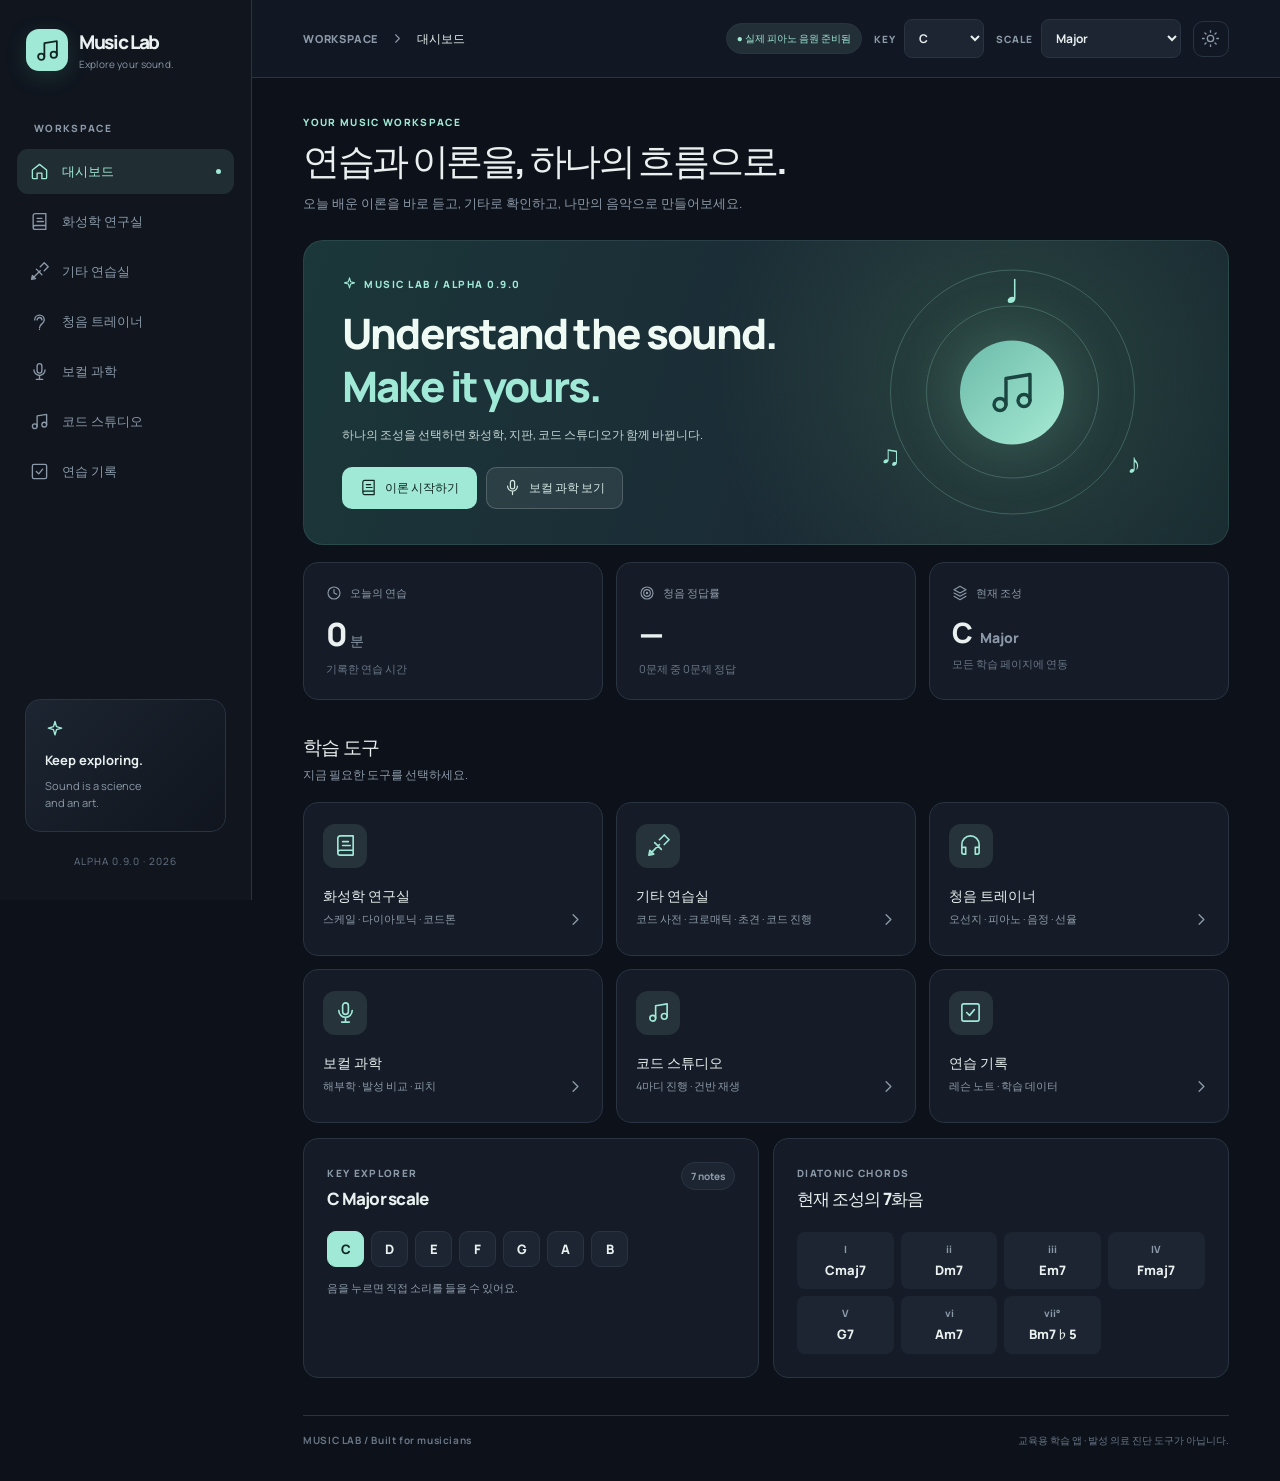
==== index.html @ 0b01d591 "Add files via upload" ====
<!DOCTYPE html><html lang="ko"><head><meta charset="UTF-8"><meta name="viewport" content="width=device-width,initial-scale=1,viewport-fit=cover"><meta name="theme-color" content="#10141d"><meta name="description" content="음악 이론, 기타 지판, 청음, 보컬 과학, 코드 작곡, 연습 기록을 한 곳에서 배우는 Music Lab"><meta name="apple-mobile-web-app-capable" content="yes"><meta name="apple-mobile-web-app-status-bar-style" content="black-translucent"><link rel="stylesheet" href="./src/style.css?v=0.9.0"><link rel="manifest" href="./manifest.webmanifest"><link rel="apple-touch-icon" href="./assets/apple-touch-icon.png"><link rel="icon" type="image/svg+xml" href="./assets/icon.svg"><title>Music Lab — Explore your sound</title></head><body><div id="app"><p style="color:#fff;font-family:sans-serif;padding:20px">Music Lab 로딩 중...</p></div><script type="module" src="./src/app.js?v=0.9.0"></script></body></html>
---- src/style.css ----
@import url('https://fonts.googleapis.com/css2?family=DM+Sans:wght@400;500;600;700&family=Manrope:wght@400;500;600;700;800&display=swap');
:root{color-scheme:dark;--bg:#0d1119;--sidebar:#10151e;--card:#161c27;--card2:#1c2531;--top:#121823;--text:#e9f0ef;--muted:#8b99a8;--muted2:#687687;--line:#293342;--accent:#a0e9d6;--accent-strong:#77d5bd;--accent-dim:rgba(160,233,214,.11);--button-text:#102520;--red:#ff8c90;--res-bg:#1a2935;--shadow:0 18px 50px rgba(0,0,0,.15);font-family:'Manrope','DM Sans','Apple SD Gothic Neo',-apple-system,BlinkMacSystemFont,'Noto Sans KR',sans-serif;font-synthesis:none}
:root[data-theme=light]{color-scheme:light;--bg:#f5f8f7;--sidebar:#eef3f2;--card:#fff;--card2:#f2f6f5;--top:#fff;--text:#1d2d36;--muted:#667783;--muted2:#84929b;--line:#dbe5e4;--accent:#116d59;--accent-strong:#238e76;--accent-dim:rgba(33,133,108,.1);--button-text:#fff;--red:#bd464d;--res-bg:#e9f0f3;--shadow:0 16px 35px rgba(30,60,60,.06)}
*{box-sizing:border-box}html{scroll-behavior:smooth}body{margin:0;background:var(--bg);color:var(--text);min-width:320px;font-size:14px}button,input,textarea,select{font:inherit}button{cursor:pointer}button:disabled{cursor:not-allowed;opacity:.55}a{color:var(--accent);text-decoration:none}svg{flex-shrink:0}select,input,textarea{accent-color:var(--accent-strong)}:focus-visible{outline:2px solid var(--accent);outline-offset:3px}h1,h2,h3,h4,p{margin-top:0}p{line-height:1.65}h1,h2,h3,h4{letter-spacing:-.045em}.shell{display:flex;min-height:100vh}.sidebar{width:252px;flex:0 0 252px;background:var(--sidebar);border-right:1px solid var(--line);padding:29px 17px 20px;display:flex;flex-direction:column;min-height:100vh;position:sticky;top:0;height:100vh}.brand{display:flex;align-items:center;gap:11px;padding:0 9px}.brand-icon{width:42px;height:42px;border-radius:13px;background:var(--accent);color:var(--button-text);display:grid;place-items:center;box-shadow:0 6px 22px rgba(86,199,170,.16)}.brand strong{display:block;font-size:19px;letter-spacing:-.07em;font-weight:800}.brand small{display:block;color:var(--muted);font-size:10px;margin-top:2px;letter-spacing:.015em}.sidebar-label,.mini-label,.eyebrow{font-weight:800;letter-spacing:.135em;color:var(--muted);font-size:10px}.sidebar-label{padding:50px 17px 14px}.side-nav{display:grid;gap:5px}.nav-link{display:flex;gap:13px;align-items:center;width:100%;border:0;color:var(--muted);background:transparent;text-align:left;border-radius:11px;padding:13px 13px;transition:.2s}.nav-link span{font-size:13px;font-weight:650}.nav-link:hover{background:var(--card2);color:var(--text)}.nav-link.selected{background:var(--accent-dim);color:var(--accent)}.nav-link i{margin-left:auto;width:5px;height:5px;border-radius:50%;background:var(--accent)}.sidebar-bottom{margin-top:auto;padding:12px 8px}.research-badge{background:linear-gradient(135deg,var(--card2),var(--sidebar));border:1px solid var(--line);border-radius:15px;padding:19px;display:flex;flex-direction:column;gap:8px}.research-badge>span{color:var(--accent)}.research-badge strong{font-size:13px}.research-badge small{font-size:11px;color:var(--muted);line-height:1.6}.sidebar-version{font-size:10px;letter-spacing:.09em;color:var(--muted2);text-align:center;padding-top:22px}.main-shell{min-width:0;flex:1}.topbar{height:78px;border-bottom:1px solid var(--line);background:var(--top);display:flex;justify-content:space-between;align-items:center;padding:0 clamp(18px,4vw,54px);position:sticky;top:0;z-index:30}.breadcrumb{display:flex;align-items:center;gap:12px;min-width:0;color:var(--muted);font-size:11px;letter-spacing:.07em;font-weight:800}.breadcrumb strong{color:var(--text);font-size:12px;letter-spacing:0;white-space:nowrap}.top-controls{display:flex;gap:12px;align-items:center}.top-field{display:flex;gap:8px;align-items:center;font-size:10px;letter-spacing:.1em;color:var(--muted);font-weight:800}.top-field select{color:var(--text);background:var(--card2);border:1px solid var(--line);border-radius:8px;padding:9px 28px 9px 10px;font-size:12px;min-width:80px;font-weight:700;letter-spacing:0}.theme-toggle{width:36px;height:36px;display:grid;place-items:center;color:var(--muted);background:transparent;border:1px solid var(--line);border-radius:10px}.theme-toggle:hover{color:var(--accent)}.content{max-width:1350px;margin:auto;padding:37px clamp(18px,4vw,54px) 28px}.page-heading{margin-bottom:26px}.page-heading .eyebrow{color:var(--accent);margin-bottom:10px}.page-heading h1{font-size:clamp(26px,3vw,37px);line-height:1.18;letter-spacing:-.065em;margin:0 0 10px;font-weight:800}.page-heading p{color:var(--muted);font-size:13px;margin:0}.section-head{margin:34px 0 17px;display:flex;justify-content:space-between}.section-head h2{font-size:19px;margin:0 0 4px;font-weight:800}.section-head p{font-size:12px;color:var(--muted);margin:0}.hero{min-height:255px;border-radius:20px;background:radial-gradient(circle at 75% 44%,#29453f 0,transparent 40%),linear-gradient(108deg,#1b3739,#1b2935 64%,#192c31);padding:35px 38px;display:flex;align-items:center;justify-content:space-between;position:relative;overflow:hidden;color:#effaf4;border:1px solid rgba(180,237,220,.1)}.hero-inner{z-index:2}.hero-tag{display:flex;align-items:center;gap:7px;letter-spacing:.15em;font-size:10px;font-weight:800;color:#a0e9d6;margin-bottom:16px}.hero h2{font-size:clamp(26px,3.8vw,42px);font-weight:800;line-height:1.27;letter-spacing:-.045em;margin:0 0 11px}.hero h2 em{color:#a0e9d6;font-style:normal}.hero p{max-width:480px;color:#c5d5d4;font-size:12px;margin:0 0 22px}.hero-actions{display:flex;gap:9px;flex-wrap:wrap}.btn{display:inline-flex;align-items:center;justify-content:center;gap:8px;border:1px solid transparent;border-radius:10px;padding:11px 17px;font-weight:800;font-size:12px;min-height:39px;transition:transform .15s,background .15s;white-space:nowrap}.btn:hover{transform:translateY(-1px)}.btn.primary{background:var(--accent);color:var(--button-text)}.btn.secondary{background:var(--card2);color:var(--text);border-color:var(--line)}.btn.ghost{background:rgba(255,255,255,.07);color:#d6e8e3;border-color:rgba(255,255,255,.18)}.btn.ghost.dark{color:var(--text);border-color:var(--line)}.btn.small{padding:7px 11px;min-height:32px}.btn.full{width:100%}.hero-orbit{position:absolute;right:9%;top:50%;transform:translateY(-50%);width:265px;height:265px;display:grid;place-items:center}.orbit-circle{position:absolute;border:1px solid rgba(160,233,214,.23);border-radius:50%}.orbit-circle.one{width:245px;height:245px}.orbit-circle.two{width:173px;height:173px}.orbit-core{width:104px;height:104px;border-radius:50%;display:grid;place-items:center;background:linear-gradient(135deg,#6cbbaa,#a6ead3);color:#1b4540;box-shadow:0 0 65px rgba(160,233,214,.21)}.orbit-note{position:absolute;color:#a0e9d6;font-size:28px}.orbit-note.n1{top:11px;left:45%}.orbit-note.n2{bottom:44px;right:4px}.orbit-note.n3{bottom:52px;left:0}.stat-grid{display:grid;grid-template-columns:repeat(3,minmax(0,1fr));gap:13px;margin:17px 0 10px}.stat{padding:22px;background:var(--card);border:1px solid var(--line);border-radius:15px;min-width:0}.stat-label{display:flex;align-items:center;gap:8px;color:var(--muted);font-size:11px;font-weight:700}.stat-number{font-size:32px;letter-spacing:-.055em;font-weight:800;line-height:1.1;margin-top:16px}.stat-number small{font-size:14px;letter-spacing:0;color:var(--muted);margin-left:4px}.stat-number.key-stat{font-size:28px}.stat>span{display:block;color:var(--muted2);font-size:11px;margin-top:9px}.tool-grid{display:grid;grid-template-columns:repeat(3,minmax(0,1fr));gap:13px}.tool-card{position:relative;display:flex;flex-direction:column;align-items:flex-start;min-width:0;text-align:left;border:1px solid var(--line);background:var(--card);color:var(--text);border-radius:15px;padding:21px 19px;min-height:154px;transition:transform .17s,border-color .17s}.tool-card:hover{transform:translateY(-2px);border-color:var(--accent-strong)}.tool-icon{display:grid;place-items:center;background:var(--accent-dim);color:var(--accent);width:44px;height:44px;border-radius:12px;margin-bottom:18px}.tool-card strong{font-size:14px;font-weight:800}.tool-card>span:not(.tool-icon):not(.card-arrow){font-size:11px;color:var(--muted);margin-top:5px}.card-arrow{position:absolute;right:17px;bottom:22px;color:var(--muted)}.two-col{display:grid;grid-template-columns:1fr 1fr;gap:14px;margin:15px 0}.top-align{align-items:start}.panel{background:var(--card);border:1px solid var(--line);padding:23px;border-radius:15px;min-width:0}.panel.compact{margin-top:15px}.panel h3{font-size:17px;margin:7px 0 16px;font-weight:800}.panel-head{display:flex;justify-content:space-between;align-items:flex-start;gap:12px;margin-bottom:21px}.panel-head h3{margin:6px 0 0}.note-pills{display:flex;flex-wrap:wrap;gap:7px}.note-pill{min-width:37px;min-height:36px;display:inline-grid;place-items:center;padding:8px 10px;background:var(--card2);color:var(--text);border:1px solid var(--line);border-radius:9px;font-weight:800;font-size:13px}.note-pill.root{color:var(--button-text);background:var(--accent);border-color:var(--accent)}.note-pills button:hover{border-color:var(--accent)}.small-muted{color:var(--muted);font-size:11px;margin-top:13px}.mini-chords{display:grid;grid-template-columns:repeat(4,1fr);gap:7px}.mini-chords>span{border-radius:8px;background:var(--card2);text-align:center;padding:10px 2px;font-weight:800;font-size:13px}.mini-chords small{font-size:10px;display:block;color:var(--muted);margin-bottom:5px}.footer{margin-top:37px;padding:17px 0 5px;border-top:1px solid var(--line);color:var(--muted2);display:flex;justify-content:space-between;font-size:10px;font-weight:700;letter-spacing:.06em;gap:12px}.footer span{letter-spacing:0;font-weight:500}.scale-steps{display:grid;grid-template-columns:repeat(7,minmax(0,1fr));gap:6px}.scale-step{border:1px solid var(--line);background:var(--card2);color:var(--text);padding:12px 2px;border-radius:9px;display:grid;gap:8px;justify-items:center}.scale-step:first-child{background:var(--accent-dim);border-color:var(--accent-strong)}.scale-step span,.scale-step small{color:var(--muted);font-size:10px}.scale-step strong{font-size:17px}.subhead{font-size:12px;color:var(--muted);font-weight:700;margin:25px 0 13px}.piano{position:relative;display:flex;height:115px;border:1px solid var(--line);border-radius:9px;overflow:hidden;background:#232d35;margin-top:20px}.white-key{height:100%;min-width:0;flex:1;border:0;border-right:1px solid #8f9caa;background:#f3f4f1;color:#64717a;display:flex;align-items:flex-end;justify-content:center;padding-bottom:9px;font-size:10px}.white-key.active{background:linear-gradient(#b8f1df,#e1f4e9)}.white-key:last-of-type{border:0}.black-key{position:absolute;top:0;width:9%;height:60%;background:#17262e;transform:translateX(-50%);border:1px solid #4a5460;border-radius:0 0 5px 5px;z-index:2}.black-key.active{background:#58a992}.white-key:active,.black-key:active{filter:brightness(.85)}.footnote{color:var(--muted);font-size:11px;line-height:1.8;margin:16px 0 0}.switch-wrap{display:flex;gap:7px;align-items:center;font-size:11px;color:var(--muted);cursor:pointer}.chord-grid{display:grid;grid-template-columns:repeat(4,minmax(0,1fr));gap:7px}.chord-tile{background:var(--card2);color:var(--text);border:1px solid var(--line);border-radius:10px;min-height:64px;display:flex;align-items:center;flex-direction:column;justify-content:center;gap:5px;padding:7px 0}.chord-tile small{color:var(--muted);font-size:10px}.chord-tile b{font-size:12px}.chord-tile.selected{border-color:var(--accent-strong);background:var(--accent-dim)}.chord-inspector{display:flex;align-items:center;justify-content:space-between;margin:21px 0 14px;gap:10px}.selected-name{font-size:26px;font-weight:800;letter-spacing:-.04em;margin:6px 0}.chord-inspector p{font-size:12px;color:var(--muted);margin:0}.info-box{margin-top:15px;background:var(--accent-dim);border:1px solid rgba(122,203,179,.2);padding:15px 16px;display:flex;gap:11px;align-items:flex-start;border-radius:11px;color:var(--muted);font-size:12px;line-height:1.7}.info-box svg{color:var(--accent);margin-top:2px}.pill{font-size:10px;background:var(--card2);border:1px solid var(--line);color:var(--muted);padding:6px 9px;border-radius:50px;font-weight:750;display:inline-block;white-space:nowrap}.pill.accent{border-color:rgba(160,233,214,.25);background:var(--accent-dim);color:var(--accent)}.control-row{display:flex;gap:14px;align-items:flex-end;flex-wrap:wrap;margin-bottom:24px}.control-row label,.entry-form label{display:flex;flex-direction:column;gap:7px;font-size:11px;font-weight:800;color:var(--muted)}.control-row select,.entry-form select,.entry-form input,.entry-form textarea,.progression-slot select,.bpm-control input{padding:10px 12px;color:var(--text);background:var(--card2);border:1px solid var(--line);border-radius:8px;max-width:100%;min-width:0}.legend{display:flex;gap:6px;align-items:center;margin-left:auto;font-size:11px;color:var(--muted);padding-bottom:10px}.legend-dot{width:10px;height:10px;border-radius:50%;background:#54877f;margin-left:9px}.legend-dot.tonic{background:var(--accent)}.fret-scroll{width:100%;overflow:auto;padding-bottom:8px}.fret-wrapper{min-width:800px}.fret-header,.string-row,.fret-markers{display:grid;grid-template-columns:65px repeat(16,minmax(0,1fr));align-items:center}.fret-header{height:26px;font-size:10px;color:var(--muted);text-align:center}.fret-header>div{font-size:9px}.string-row{height:49px;position:relative;background:repeating-linear-gradient(to right,transparent 0,transparent calc((100% - 65px)/16 - 2px),rgba(138,160,168,.18) calc((100% - 65px)/16 - 1px),transparent calc((100% - 65px)/16));border-bottom:1px solid rgba(138,160,168,.12)}.string-row:after{content:'';position:absolute;left:65px;right:0;height:1px;background:#927f6a;top:50%;pointer-events:none}.string-label{text-align:center;color:var(--muted);font-weight:800;font-size:12px}.fret-note{z-index:1;justify-self:center;border:0;background:transparent;color:#536374;font-size:10px;border-radius:50%;height:31px;min-width:31px;padding:0 2px}.fret-note.lit{background:#456c6a;color:#e2faf2;font-size:11px;font-weight:800}.fret-note.tonic{background:var(--accent);color:var(--button-text)}.fret-note.open{border-radius:8px}.fret-note:hover{outline:1px solid var(--accent)}.fret-markers{height:18px;text-align:center;color:var(--muted2);font-size:11px}.fret-footer{display:flex;justify-content:space-between;align-items:center;gap:15px;margin-top:24px}.fret-footer b{font-size:14px}.fret-footer p{font-size:11px;margin:5px 0 0;color:var(--muted)}.chip-row{display:flex;flex-wrap:wrap;gap:8px}.chip{background:var(--card2);color:var(--muted);border:1px solid var(--line);padding:9px 12px;border-radius:9px;font-size:12px;font-weight:800}.chip.on,.chip:hover{background:var(--accent-dim);color:var(--accent);border-color:var(--accent-strong)}.mode-tabs{display:flex;gap:8px;flex-wrap:wrap;margin:0 0 18px}.mode-tab{border:1px solid var(--line);background:var(--card);color:var(--muted);padding:11px 17px;border-radius:10px;font-weight:800;font-size:12px}.mode-tab.selected{background:var(--accent-dim);color:var(--accent);border-color:var(--accent-strong)}.ear-panel{text-align:center;position:relative;overflow:hidden;padding:32px}.ear-panel>.mini-label{color:var(--accent)}.ear-panel h2{font-size:20px;margin:12px 0 28px}.ear-decoration{position:absolute;right:12px;top:0;font-size:150px;color:var(--accent);opacity:.04;pointer-events:none}.big-play-wrap{display:flex;flex-direction:column;align-items:center;gap:12px;margin-bottom:31px}.big-play-wrap span{font-size:11px;color:var(--muted)}.round-play{height:86px;width:86px;border:1px solid rgba(158,232,213,.35);border-radius:50%;background:var(--accent);color:var(--button-text);display:grid;place-items:center;box-shadow:0 0 0 13px var(--accent-dim)}.answer-grid{display:grid;grid-template-columns:1fr 1fr;gap:9px;margin:0 0 18px}.answer{padding:14px 11px;min-height:51px;border-radius:9px;background:var(--card2);border:1px solid var(--line);color:var(--text);font-weight:800}.answer:hover:not(:disabled){border-color:var(--accent)}.answer.correct{border-color:var(--accent-strong);background:var(--accent-dim);color:var(--accent)}.answer.incorrect{border-color:var(--red);color:var(--red)}.no-quiz{grid-column:span 2;color:var(--muted);padding:23px 0;font-size:12px}.feedback{margin:0 0 15px;padding:12px;border-radius:9px;display:flex;justify-content:space-between;gap:10px;font-size:12px}.feedback.good{background:var(--accent-dim);color:var(--accent)}.feedback.bad{background:rgba(232,97,110,.11);color:var(--red)}.feedback b{font-weight:800}.stack{display:flex;flex-direction:column;gap:14px}.big-percent{font-size:48px;font-weight:800;margin:13px 0}.progress-track{width:100%;height:8px;border-radius:5px;background:var(--card2);overflow:hidden}.progress-track div{height:100%;background:var(--accent);border-radius:5px}.learning-list{display:grid;gap:17px;margin:22px 0 7px}.learning-list span{display:flex;gap:12px;color:var(--muted);font-size:12px;line-height:1.6}.learning-list b{color:var(--accent)}.vocal-top{display:grid;grid-template-columns:1.07fr .93fr;gap:14px;align-items:start}.anatomy{width:100%;height:auto;border-radius:12px;display:block;margin-bottom:16px}.anatomy [data-action]{cursor:pointer}.anatomy-info{margin-top:18px;padding:16px;background:var(--card2);border-radius:10px}.anatomy-info strong{font-size:13px}.anatomy-info p{font-size:12px;color:var(--muted);margin:8px 0 0}.register-grid{display:grid;grid-template-columns:repeat(2,1fr);gap:8px}.register-option{padding:11px 7px;border-radius:9px;border:1px solid var(--line);background:var(--card2);color:var(--muted);font-weight:800;font-size:12px}.register-option.selected{border-color:var(--accent-strong);color:var(--accent);background:var(--accent-dim)}.folds-schematic{margin:17px 0;text-align:center;border-radius:12px;background:var(--card2);padding:8px 14px}.folds-schematic svg{width:100%;height:130px}.folds-schematic small{display:block;color:var(--muted2);font-size:10px;padding-bottom:9px}.reg-desc h4{font-size:15px;margin:14px 0 7px}.reg-desc>p,.sensation p{color:var(--muted);font-size:12px;margin:0;line-height:1.8}.sensation{border-left:2px solid var(--accent);padding:9px 0 9px 13px;margin-top:17px}.sensation b{font-size:12px}.sensation p{margin-top:7px}.resonance-graphic{display:block;width:100%;height:200px}.sliders{display:grid;gap:15px;margin:19px 0 2px}.slider-label{display:grid;grid-template-columns:1fr auto;gap:5px;color:var(--muted);font-weight:700;font-size:12px}.slider-label b{color:var(--text)}.slider-label input{grid-column:span 2;width:100%;cursor:pointer}.dot-status{display:flex;align-items:center;gap:5px;color:var(--muted);font-size:10px;white-space:nowrap}.dot-status:before{content:'';width:7px;height:7px;border-radius:50%;background:#737e8c}.dot-status.active:before{background:var(--accent)}.pitch-readout{display:flex;justify-content:center;align-items:center;flex-direction:column;padding:5px 0 15px}.pitch-note{font-size:56px;line-height:1.2;font-weight:800}.pitch-details{display:flex;gap:17px;color:var(--muted);font-size:11px}.pitch-graph{height:118px;background:var(--card2);border-radius:10px;overflow:hidden;margin:0 0 17px}.pitch-graph svg{width:100%;height:100%}.error-text{font-size:11px;color:var(--red);margin:10px 0}.refs{display:grid;gap:13px;margin-top:15px}.refs a{font-size:12px;line-height:1.6;color:var(--accent)}.progression-grid{display:grid;grid-template-columns:repeat(4,minmax(0,1fr));gap:11px}.progression-slot{border:1px solid var(--line);background:var(--card2);border-radius:12px;padding:17px;display:flex;flex-direction:column;gap:8px;min-width:0}.progression-slot.playing{background:var(--accent-dim);border-color:var(--accent)}.progression-slot strong{font-size:23px;letter-spacing:-.04em}.progression-slot small{color:var(--muted)}.progression-slot select{font-size:11px;margin-top:10px;width:100%}.studio-controls{display:flex;justify-content:space-between;align-items:center;gap:12px;margin:25px 0 18px;flex-wrap:wrap}.bpm-control{font-size:11px;letter-spacing:.07em;font-weight:800;color:var(--muted);display:flex;align-items:center;gap:10px}.bpm-control input{width:70px;letter-spacing:0;text-align:center;font-weight:800;color:var(--text)}.studio-actions{display:flex;gap:8px;flex-wrap:wrap}.preset-list{display:grid;gap:8px}.preset{width:100%;display:flex;align-items:center;justify-content:space-between;border:1px solid var(--line);color:var(--text);border-radius:9px;padding:12px;background:var(--card2);font-weight:800}.preset:hover{color:var(--accent)}.vertical-chords{display:grid;gap:8px}.vertical-chords>div{display:flex;align-items:center;gap:12px;background:var(--card2);padding:11px;border-radius:9px}.vertical-chords span{color:var(--accent);font-size:11px;font-weight:800}.vertical-chords b{font-size:13px}.vertical-chords small{margin-left:auto;color:var(--muted)}.entry-form{display:grid;gap:15px}.entry-form input,.entry-form select,.entry-form textarea{width:100%;resize:vertical;font-weight:600;color:var(--text)}.form-pair{display:grid;grid-template-columns:1fr 1fr;gap:10px}.entry-list{display:grid;gap:10px}.entry{border:1px solid var(--line);border-radius:10px;padding:13px}.entry>div{display:flex;align-items:center;gap:12px}.entry small{color:var(--muted);font-size:11px}.entry p{white-space:pre-wrap;overflow-wrap:anywhere;color:var(--text);font-size:12px;margin:10px 0}.text-btn{border:0;background:none;color:var(--muted2);padding:2px 0;font-size:11px}.text-btn:hover{color:var(--red)}.empty-state{text-align:center;color:var(--muted);font-size:12px;line-height:1.9;padding:40px 12px}.backup-controls{display:flex;gap:10px;flex-wrap:wrap;align-items:center}.file-btn{cursor:pointer}.bottom-nav{display:none}
@media(max-width:1200px){.sidebar{width:215px;flex-basis:215px}.content{padding-left:25px;padding-right:25px}.topbar{padding-left:25px;padding-right:25px}.hero-orbit{right:4%;opacity:.72}.vocal-top{grid-template-columns:1fr 1fr}.stat{padding:18px}.progression-slot{padding:12px}.progression-slot strong{font-size:19px}}
@media(max-width:950px){.sidebar{width:76px;flex-basis:76px;padding:22px 10px}.brand{justify-content:center;padding:0}.brand>div:not(.brand-icon),.sidebar-label,.nav-link span,.nav-link i,.sidebar-bottom{display:none}.side-nav{margin-top:40px}.nav-link{justify-content:center;padding:13px}.hero-orbit{right:-55px}.top-field{gap:5px}.content{padding:29px 21px}.vocal-top{grid-template-columns:1fr}.mini-chords{grid-template-columns:repeat(4,1fr)}}
@media(max-width:700px){.sidebar{display:none}.topbar{height:63px;padding:0 15px}.content{padding:24px 15px 104px}.breadcrumb>span,.breadcrumb>svg{display:none}.breadcrumb strong{font-size:13px}.top-controls{gap:6px}.top-field{font-size:0;gap:0}.top-field select{font-size:11px;min-width:69px;padding:8px 20px 8px 8px}.theme-toggle{width:33px;height:33px}.page-heading{margin-bottom:20px}.page-heading h1{font-size:27px}.page-heading p{font-size:12px}.hero{padding:29px 21px;min-height:235px}.hero-inner{position:relative}.hero h2{font-size:29px}.hero p{max-width:85%}.hero-orbit{right:-130px;opacity:.30}.stat-grid{gap:8px}.stat{padding:15px 12px;border-radius:12px}.stat-label{font-size:10px;gap:4px}.stat-number{font-size:24px;margin-top:13px}.stat-number.key-stat{font-size:20px}.stat-number small{font-size:10px}.stat>span{font-size:9px}.tool-grid{grid-template-columns:repeat(2,minmax(0,1fr));gap:9px}.tool-card{min-height:139px;padding:16px 13px}.tool-card strong{font-size:12px}.tool-card>span:not(.tool-icon):not(.card-arrow){font-size:10px}.tool-icon{width:39px;height:39px;margin-bottom:15px}.card-arrow{right:10px;bottom:16px}.two-col{grid-template-columns:1fr;gap:12px;margin:12px 0}.panel{padding:18px}.section-head{margin-top:27px}.bottom-nav{display:grid;grid-template-columns:repeat(7,1fr);position:fixed;z-index:100;bottom:0;left:0;right:0;padding:9px 4px max(8px,env(safe-area-inset-bottom));border-top:1px solid var(--line);background:var(--sidebar);box-shadow:0 -12px 22px rgba(0,0,0,.13)}.bottom-nav button{border:0;background:transparent;color:var(--muted);display:flex;flex-direction:column;gap:5px;align-items:center;justify-content:center;font-size:9px;padding:5px 0}.bottom-nav button.selected{color:var(--accent)}.footer{flex-direction:column;gap:5px}.progression-grid{grid-template-columns:repeat(2,minmax(0,1fr))}.studio-actions{width:100%}.studio-actions button{flex:1}.vocal-top{grid-template-columns:1fr}.anatomy{max-height:370px}.ear-panel{padding:25px 18px}.stat>span{line-height:1.5}.register-grid{grid-template-columns:repeat(4,minmax(0,1fr))}.register-option{font-size:10px;padding:10px 1px}.chord-grid{grid-template-columns:repeat(4,minmax(0,1fr))}}
@media(max-width:390px){.topbar{padding:0 10px}.top-controls{gap:4px}.top-field select{min-width:60px;padding-right:14px}.brand{padding:0}.content{padding-left:12px;padding-right:12px}.stat-label svg{display:none}.stat-number{font-size:21px}.hero h2{font-size:26px}.btn{padding:10px 13px;font-size:11px}.bottom-nav button span{font-size:8px}.scale-step strong{font-size:13px}.scale-step{padding:9px 0}.panel{padding:15px}.chord-tile b{font-size:10px}.pitch-details{gap:7px}}
@media(prefers-reduced-motion:reduce){html{scroll-behavior:auto}.btn,.tool-card{transition:none}}
/* Alpha 0.2 — Golden Ear-inspired but original training interface */
:root{--staff-surface:#f9faf8;--staff-stroke:#43525c;--staff-note:#203a47;--staff-caption:#6b7880}
:root[data-theme=light]{--staff-surface:#fff;--staff-stroke:#25353d;--staff-note:#152a36;--staff-caption:#687985}
.train-layout{display:grid;grid-template-columns:minmax(0,1.8fr) minmax(255px,.8fr);gap:16px;margin:16px 0;align-items:start}
.train-primary{min-width:0}
.train-progress{display:flex;align-items:center;justify-content:space-between;gap:10px;color:var(--muted);font-size:13px}
.train-progress strong{color:var(--text)}
.train-progress-bar{height:8px;border-radius:999px;overflow:hidden;background:var(--card2);margin:11px 0 21px}
.train-progress-bar>div{height:100%;background:var(--accent-strong);transition:width .2s}
.train-selector{display:flex;align-items:center;gap:14px;flex-wrap:wrap;margin:0 0 16px}
.train-selector label{display:flex;flex-direction:column;gap:5px;font-size:12px;color:var(--muted);min-width:150px;flex:1}
.train-selector select{min-height:43px;max-width:300px;border:1px solid var(--line);background:var(--card2);color:var(--text);padding:9px 12px;border-radius:9px;font:inherit}
.clef-selector{display:flex;align-items:center;justify-content:space-between;gap:8px;margin:3px 0 13px}
.clef-info{display:flex;align-items:center;gap:11px}
.clef-info img{width:28px;height:42px;object-fit:contain;padding:1px 5px;border-radius:7px;background:#f9faf8}
.clef-info strong{display:block;font-size:16px}.clef-info span{display:block;color:var(--muted);font-size:12px;margin-top:3px}
.staff-graphic{width:100%;margin:10px 0 18px}
.staff-graphic svg{width:100%;height:auto;display:block;border-radius:13px;border:1px solid var(--line);background:var(--staff-surface)}
.staff-caption{font-size:12px;color:var(--muted)}
.train-instruction{background:var(--accent-dim);color:var(--text);border:1px solid var(--accent-strong);border-radius:12px;text-align:center;padding:17px 12px;font-size:14px;margin:16px 0}
.train-instruction small{display:block;color:var(--muted);margin-top:8px}
.keyboard-scroll{max-width:100%;width:100%;overflow-x:auto;overscroll-behavior-x:contain;border-radius:10px;padding:0 0 11px}
.training-keyboard{height:172px;position:relative;min-width:max-content;touch-action:pan-x}
.white-key-row{display:flex;position:absolute;inset:0}
.train-key{appearance:none;border:0;cursor:pointer;touch-action:manipulation;transition:background .07s}
.train-key.white{width:45px;min-width:45px;height:172px;background:#f9f9f7;border:1px solid #c2cbd0;border-radius:0 0 9px 9px;position:relative}
.train-key.white span{position:absolute;bottom:13px;left:0;right:0;text-align:center;font-size:10px;color:#71818b;pointer-events:none}
.train-key.black{position:absolute;top:0;height:105px;width:27px;background:#151b25;border:1px solid #070b12;border-radius:0 0 6px 6px;z-index:2}
.train-key.white.pressed,.train-key.white:active{background:#abd4c9}
.train-key.black.pressed,.train-key.black:active{background:#49796b}
.train-key.white.solution{background:#dbf6e9;box-shadow:inset 0 -6px 0 #3b9a79}
.train-key.black.solution{background:#397f69;box-shadow:inset 0 -6px 0 #8de8c3}
.train-actions{display:flex;gap:10px;flex-wrap:wrap;margin-top:14px}
.train-actions .btn{flex:1 1 145px;justify-content:center;min-height:45px}
.train-answer{display:flex;gap:10px;flex-wrap:wrap;justify-content:center;font-weight:700;border-radius:10px;margin-top:12px;padding:14px 9px;font-size:14px}
.train-answer span{font-weight:500}
.train-answer.correct{background:rgba(49,174,119,.14);color:#50bd96}
.train-answer.incorrect{background:rgba(243,109,118,.10);color:var(--red)}
.session-done{text-align:center;border:1px solid var(--accent);border-radius:10px;padding:12px 9px;margin-top:13px;font-size:13px}
.train-stats{display:grid;grid-template-columns:repeat(3,minmax(0,1fr));gap:7px;padding-bottom:18px;border-bottom:1px solid var(--line)}
.train-stats>div{min-width:0;display:flex;flex-direction:column;gap:8px}
.train-stats strong{font-size:25px;letter-spacing:-.04em;color:var(--text)}
.train-stats span{color:var(--muted);font-size:11px}
.train-chart{display:grid;grid-template-columns:repeat(7,1fr);height:160px;gap:5px;align-items:end;padding:16px 0 4px}
.train-chart>div{display:flex;flex-direction:column;align-items:center;justify-content:end;gap:7px;min-width:0;height:100%}
.train-chart>div span{font-size:10px;color:var(--muted);height:14px}
.train-chart>div i{display:block;background:linear-gradient(0deg,var(--accent-strong),#7b9cc2);width:min(100%,21px);border-radius:5px 5px 2px 2px;max-height:100px}
.train-chart>div small{font-size:11px;color:var(--muted)}
.mode-tabs{flex-wrap:wrap}
@media(max-width:1100px){.train-layout{grid-template-columns:minmax(0,1fr)}.train-chart{height:120px}}
@media(max-width:700px){.train-selector{gap:10px}.train-selector label{min-width:115px}.train-primary{padding:16px 12px}.train-actions .btn{font-size:11px;padding:10px 8px}.train-stats strong{font-size:22px}.mode-tabs{gap:7px}.mode-tab{font-size:11px;padding:10px 11px}}
/* Alpha 0.2 piano roll */
:root{--roll-white:#253242;--roll-black:#1b2736;--roll-chord:#6a8daa}
:root[data-theme=light]{--roll-white:#e5f0ef;--roll-black:#d9e4e3;--roll-chord:#688c9b}
.piano-roll-scroll{width:100%;max-width:100%;overflow-x:auto;padding:8px 0 10px}
.piano-roll-svg{width:100%;min-width:570px;display:block;border-radius:10px;border:1px solid var(--line);touch-action:manipulation}
.piano-roll-svg [data-action]{cursor:crosshair}
#larynx-canvas{display:block;width:100%;aspect-ratio:480/285;border:1px solid var(--line);border-radius:12px;max-height:290px}
.record-takes{display:grid;grid-template-columns:repeat(2,minmax(0,1fr));gap:12px;margin-top:16px}
.record-take{min-width:0;display:flex;flex-direction:column;align-items:stretch;gap:11px;background:var(--card2);border:1px solid var(--line);padding:13px;border-radius:10px}
.record-take strong{color:var(--text);font-size:15px}.record-take .btn{justify-content:center}
.record-take audio{width:100%;max-width:100%;height:38px}
@media(max-width:480px){.record-takes{grid-template-columns:1fr}}
/* Alpha 0.3 acoustic instrument status and Voice Science Lab. */
.piano-indicator{font-size:10px;white-space:nowrap;color:var(--accent);border-radius:999px;padding:7px 10px;background:var(--accent-dim);border:1px solid var(--line)}
.voice-spectrum,#mic-spectrum{display:block;width:100%;height:auto;border:1px solid var(--line);border-radius:11px;margin:11px 0}
.formant-values{display:flex;gap:9px;flex-wrap:wrap;margin-top:12px}
.formant-values span{border:1px solid var(--line);border-radius:9px;background:var(--card2);padding:9px 12px;color:var(--muted);font-size:12px}
.formant-values strong{color:var(--text);margin-left:5px}
.voice-live-panel{margin:17px 0}
#larynx-canvas{aspect-ratio:480/305;max-height:340px;background:#15202d}
@media(max-width:700px){.piano-indicator{display:none}.formant-values span{flex:1;min-width:0;padding:9px 6px;font-size:10px}.formant-values strong{display:block;margin:3px 0 0;font-size:12px}}
/* Music Lab Alpha 0.4: evidence-based Voice Science, voice acoustics and observation workflows. */
.voice-tabs{display:grid;grid-template-columns:repeat(3,minmax(0,1fr));gap:10px;margin:0 0 20px}
.voice-tab{text-align:left;cursor:pointer;background:var(--card);border:1px solid var(--line);border-radius:13px;padding:16px 17px;color:var(--text);min-width:0;display:flex;flex-direction:column;gap:6px;transition:border-color .16s,background .16s}
.voice-tab strong{font-size:15px;font-weight:700}.voice-tab span{font-size:12px;color:var(--muted);line-height:1.5}
.voice-tab.on{border:1px solid var(--accent);background:var(--accent-dim)}
.voice-tab:focus-visible,.lesson-topic:focus-visible,.voice-quiz-answers button:focus-visible{outline:3px solid var(--accent);outline-offset:3px}
.voice-section-marker{display:flex;align-items:center;gap:13px;flex-wrap:wrap;margin:17px 0 14px;color:var(--muted);font-size:12px}
.voice-view-controls{display:flex;gap:9px;flex-wrap:wrap;margin-top:13px}
.voice-lesson{margin:14px 0}.lesson-layout{display:grid;grid-template-columns:minmax(155px,.7fr) minmax(0,1.5fr);gap:18px;margin-top:14px}
.lesson-topics{display:grid;grid-template-columns:1fr;gap:6px;align-content:start}
.lesson-topic{border:1px solid var(--line);color:var(--text);border-radius:9px;background:var(--card2);text-align:left;padding:10px 12px;cursor:pointer;display:flex;flex-direction:column;gap:5px;line-height:1.4}
.lesson-topic small{font-size:10px;color:var(--muted)}.lesson-topic strong{font-size:12px;font-weight:600}.lesson-topic.selected{border-color:var(--accent);background:var(--accent-dim)}
.lesson-article{border:1px solid var(--line);border-radius:13px;background:var(--card2);padding:20px;min-width:0}.lesson-article h3{font-size:20px;margin:15px 0 9px}.lesson-article>p{line-height:1.72;color:var(--muted);font-size:13px;margin-bottom:16px}
.lesson-points{border-top:1px solid var(--line);padding-top:7px}.lesson-points>div{display:flex;gap:12px;border-bottom:1px solid var(--line);padding:10px 0;align-items:start}
.lesson-points>div span{color:var(--accent);font-weight:700;font-size:11px;min-width:22px}.lesson-points p{margin:0;line-height:1.75;font-size:13px;color:var(--text)}
.research-link{display:inline-block;margin-top:17px;font-size:12px;color:var(--accent);text-decoration:underline;text-underline-offset:3px}
.voice-reg-comparison{display:grid;grid-template-columns:minmax(0,1.5fr) minmax(190px,.7fr);gap:22px;align-items:center;margin-top:17px}
.voice-reg-comparison h3{margin:15px 0 10px;font-size:19px}.voice-reg-comparison p{color:var(--muted);line-height:1.7;font-size:13px}
.voice-register-figure{max-width:270px;margin:0 auto;text-align:center}.voice-register-figure>small{color:var(--muted);font-size:11px}
.voice-register-figure .folds-schematic{margin-bottom:8px}.voice-register-figure .folds-schematic svg{width:100%}
.voice-quiz-question{font-size:17px;font-weight:700;line-height:1.6;margin:18px 0 13px}.voice-quiz-answers{display:grid;grid-template-columns:repeat(3,minmax(0,1fr));gap:10px}.voice-quiz-answers .answer{padding:17px 11px;min-height:65px;font-size:13px;line-height:1.6}
.voice-quiz-explain{background:var(--card2);border:1px solid var(--line);padding:14px;border-radius:10px;font-size:13px;line-height:1.8;margin:13px 0}
.voice-preset-row{display:flex;gap:7px;flex-wrap:wrap;margin:18px 0 10px}.voice-preset-row .chip{min-height:37px}
.voice-process{display:grid;gap:13px;margin:18px 0}.voice-process>div{position:relative;border-left:2px solid var(--accent);padding:3px 0 5px 15px;display:grid;grid-template-columns:31px minmax(0,1fr);gap:0 10px}
.voice-process span{color:var(--accent);font-size:12px;font-weight:700;grid-row:span 2}.voice-process b{color:var(--text);font-size:14px}.voice-process p{margin:7px 0 0;font-size:12px;line-height:1.65;color:var(--muted)}
.voice-audio-pair{display:flex;gap:9px;flex-wrap:wrap}.voice-audio-pair .btn{flex:1;min-width:155px;justify-content:center}
.vocal-guidance{border:1px solid var(--line);background:var(--card2);border-radius:11px;padding:16px;margin:17px 0;font-size:12px;line-height:1.7}
.vocal-guidance b,.vocal-guidance strong{color:var(--text);display:block;font-size:13px;margin-top:8px}.vocal-guidance b:first-child,.vocal-guidance strong:first-child{margin-top:0}
.vocal-guidance p{color:var(--muted);line-height:1.7;margin:6px 0}
.voice-check-grid{display:grid;grid-template-columns:repeat(3,minmax(0,1fr));gap:10px;margin-top:17px}.voice-check-grid>article{background:var(--card2);border:1px solid var(--line);padding:16px;border-radius:11px;min-width:0}.voice-check-grid b{font-size:13px;color:var(--text)}.voice-check-grid p{margin:9px 0 0;color:var(--muted);font-size:12px;line-height:1.7}
.voice-measures{display:grid;grid-template-columns:repeat(2,minmax(0,1fr));gap:10px;margin:18px 0}.voice-measures>div{background:var(--card2);border:1px solid var(--line);border-radius:10px;padding:15px 13px;min-width:0;display:flex;flex-direction:column;gap:7px}
.voice-measures span{color:var(--muted);font-size:11px}.voice-measures strong{color:var(--text);font-size:24px;letter-spacing:-.04em;overflow-wrap:anywhere}.voice-measures small{color:var(--muted);font-size:10px;line-height:1.4}
.voice-acoustic-text{border-left:3px solid var(--accent);background:var(--card2);padding:15px;border-radius:8px;font-size:12px;line-height:1.8;margin:14px 0 17px;min-height:66px}
.voice-target-select{display:flex;flex-direction:column;gap:7px;color:var(--muted);font-size:12px;margin:16px 0}.voice-target-select select{width:100%;border:1px solid var(--line);border-radius:10px;color:var(--text);background:var(--card2);padding:13px;font-size:16px;min-height:48px}
.record-download{display:flex;align-items:center;justify-content:center;text-decoration:none;text-align:center;min-height:38px;font-size:11px}
.voice-note-label{display:block;font-size:13px;line-height:1.65;color:var(--muted);margin:15px 0 10px}
#voice-observation{border:1px solid var(--line);border-radius:11px;background:var(--card2);color:var(--text);font:inherit;font-size:13px;line-height:1.6;padding:15px;width:100%;resize:vertical;min-height:140px}
.voice-note-actions{display:flex;align-items:center;gap:14px;flex-wrap:wrap;margin-top:12px}.voice-note-actions span{font-size:12px;color:var(--muted)}
@media(max-width:900px){.lesson-layout{grid-template-columns:1fr}.lesson-topics{grid-template-columns:repeat(2,minmax(0,1fr))}.voice-check-grid{grid-template-columns:1fr}.voice-reg-comparison{grid-template-columns:1fr}.voice-quiz-answers{grid-template-columns:1fr}}
@media(max-width:700px){.voice-tabs{gap:7px}.voice-tab{padding:11px 9px;border-radius:9px}.voice-tab strong{font-size:11px}.voice-tab span{font-size:10px;line-height:1.3}.voice-section-marker{font-size:11px}.lesson-layout{gap:10px}.lesson-article{padding:15px}.lesson-topics{grid-template-columns:repeat(2,minmax(0,1fr))}.voice-measures strong{font-size:20px}.voice-reg-comparison{gap:8px}.voice-preset-row .chip{padding:8px 12px}.voice-quiz-answers .answer{min-height:54px}}
@media(max-width:360px){.voice-tab span{display:none}.voice-tab strong{font-size:10px}.lesson-topics{grid-template-columns:1fr}}

/* Alpha 0.4.1 — simplified vocal research learning flow */
.voice-start{border:1px solid var(--line);background:var(--card2);border-radius:14px;padding:17px 20px;margin:14px 0 18px;display:grid;grid-template-columns:minmax(0,1fr) minmax(0,1.4fr);gap:18px;align-items:center}
.voice-start-head strong{display:block;color:var(--text);font-size:18px;margin:6px 0;line-height:1.45}.voice-start-head p{font-size:13px;line-height:1.6;color:var(--muted);margin:5px 0 0}
.voice-start-kicker{font-size:11px;font-weight:700;letter-spacing:.09em;color:var(--accent)}
.voice-start ol{margin:0;padding:0;list-style:none;counter-reset:steps;display:grid;gap:8px}
.voice-start li{counter-increment:steps;display:flex;align-items:baseline;gap:10px;font-size:13px;line-height:1.5;color:var(--text)}
.voice-start li::before{content:counter(steps);display:inline-flex;align-items:center;justify-content:center;background:var(--accent-dim);color:var(--accent);font-weight:800;border-radius:999px;flex:0 0 23px;height:23px}
.lesson-one-line{font-size:16px!important;color:var(--text)!important;font-weight:700;line-height:1.65!important;padding:12px 14px;border-left:3px solid var(--accent);border-radius:5px;background:var(--accent-dim);margin:13px 0!important}
.lesson-subtitle{font-size:14px;line-height:1.5;color:var(--text);margin:19px 0 8px}
.lesson-easy{font-size:14px!important;line-height:1.85!important;color:var(--text)!important;white-space:normal}
.lesson-try{padding:13px 15px;margin:15px 0;border:1px solid var(--line);background:var(--card);border-radius:10px}
.lesson-try b{font-size:13px;color:var(--text)}.lesson-try p{margin:7px 0 0;font-size:13px;line-height:1.7;color:var(--muted)}
.voice-disclosure{border:1px solid var(--line);border-radius:10px;background:var(--card2);margin:11px 0;overflow:hidden}
.voice-disclosure summary{padding:13px 15px;min-height:45px;display:list-item;list-style-position:inside;cursor:pointer;font-size:13px;font-weight:650;color:var(--text);line-height:1.5}
.voice-disclosure[open] summary{border-bottom:1px solid var(--line)}
.voice-disclosure > p{padding:12px 16px;margin:0;font-size:13px;line-height:1.8;color:var(--muted)}
.voice-disclosure .lesson-points{padding:8px 15px 12px}
.voice-controls > .sliders,.voice-controls > .formant-values,.voice-controls > #formant-spectrum,.voice-controls > .voice-live-panel{margin:15px}
.voice-disclosure:focus-within{outline:1px solid var(--accent)}
.voice-tabs .voice-tab strong{font-size:13px}.voice-tabs .voice-tab span{font-size:11px}
@media(max-width:760px){.voice-start{grid-template-columns:1fr;gap:12px;padding:15px}.voice-start-head strong{font-size:16px}.lesson-easy{font-size:13px!important}}
@media(max-width:360px){.voice-tabs .voice-tab strong{font-size:10px}}

/* Music Lab Alpha 0.5: guided vocal learning and listening/pitch controls. */
.voice-path-panel {margin-bottom: 16px;}
.voice-path-flow {display:grid;grid-template-columns:repeat(4,minmax(0,1fr));gap:10px;margin:16px 0;}
.voice-path-stage {min-width:0;border:1px solid var(--line);border-radius:13px;background:var(--card);color:var(--text);padding:13px 10px;text-align:left;cursor:pointer;display:flex;flex-direction:column;gap:5px;min-height:110px;}
.voice-path-stage span {font-size:12px;color:var(--muted);font-weight:700;}
.voice-path-stage strong {font-size:14px;}
.voice-path-stage small {color:var(--muted);font-size:12px;}
.voice-path-stage.selected {border-color:var(--accent);box-shadow:inset 0 0 0 1px var(--accent);background:var(--res-bg);}
.voice-path-explain {display:grid;grid-template-columns:minmax(110px,240px) 1fr;gap:19px;align-items:center;border-radius:14px;padding:18px;background:var(--res-bg);color:var(--text);}
.voice-path-illustration svg {width:100%;height:auto;}
.voice-path-explain h4 {margin:8px 0;font-size:16px;line-height:1.4;}
.voice-path-explain p {font-size:14px;line-height:1.75;color:var(--text);margin:6px 0;}
.voice-path-explain small {display:block;font-size:12px;line-height:1.5;color:var(--muted);}
.voice-path-next {display:flex;flex-wrap:wrap;gap:10px;margin-top:14px;}
.voice-compare-inline {display:flex;flex-wrap:wrap;gap:12px;align-items:center;margin:12px 0 10px;}
.voice-compare-inline span {font-size:12px;color:var(--muted);line-height:1.6;}
.voice-pitch-coach {border:1px solid var(--line);border-radius:14px;padding:15px;margin:14px 0;background:var(--res-bg);}
.voice-coach-heading {display:flex;justify-content:space-between;gap:12px;flex-wrap:wrap;align-items:baseline;font-size:14px;}
.voice-coach-heading span {font-size:13px;color:var(--muted);}
.voice-pitch-scale {height:70px;position:relative;border-radius:11px;margin:14px 0 5px;border:1px solid var(--line);background:linear-gradient(90deg,rgba(85,155,214,.13),rgba(91,174,153,.12) 40%,rgba(91,174,153,.12) 60%,rgba(214,150,104,.13));}
.voice-pitch-scale:after {content:'';position:absolute;left:50%;top:0;height:100%;border-left:1px dashed var(--muted);}
.voice-pitch-scale span {position:absolute;bottom:9px;color:var(--muted);font-size:12px;}
.voice-pitch-scale .left{left:13px}.voice-pitch-scale .center{left:50%;transform:translateX(-50%)}.voice-pitch-scale .right{right:13px}
.voice-pitch-pointer {position:absolute;top:10px;width:15px;height:15px;border-radius:50%;background:var(--muted);transform:translateX(-50%);border:2px solid var(--card);box-shadow:0 0 0 1px var(--line);z-index:1;transition:left .13s ease;}
.voice-pitch-pointer.measured {background:var(--accent);}
.voice-target-buttons {display:grid;grid-template-columns:minmax(0,1fr) minmax(0,1.2fr) minmax(0,1fr);gap:8px;margin:10px 0;}
.voice-target-buttons .btn {min-width:0;white-space:normal;justify-content:center;}
@media (max-width:680px){.voice-path-flow{grid-template-columns:repeat(2,minmax(0,1fr));}.voice-path-explain{grid-template-columns:1fr;padding:14px;gap:6px}.voice-path-illustration{max-width:280px;}.voice-target-buttons{grid-template-columns:repeat(2,minmax(0,1fr))}.voice-target-buttons .btn.primary{grid-column:1 / -1;grid-row:1}}
@media (prefers-reduced-motion: reduce) {.voice-pitch-pointer{transition:none;}}

/* Alpha 0.6 — guitar sight reading, movable chord grips, and rhythm studio */
.guitar-nav{display:grid;grid-template-columns:repeat(4,minmax(0,1fr));gap:9px;margin:12px 0 20px}
.guitar-nav-tab{border:1px solid var(--line);border-radius:11px;padding:13px 6px;min-height:48px;font-size:13px;line-height:1.4;background:var(--card);color:var(--muted);font-weight:700;cursor:pointer}
.guitar-nav-tab.on{border-color:var(--accent);color:var(--accent);background:var(--accent-dim)}
.guitar-help{font-size:13px;line-height:1.85;color:var(--muted);margin:8px 0 15px}
.guitar-study-start .panel-head{margin-bottom:7px}
.guitar-control-grid{display:grid;grid-template-columns:repeat(4,minmax(0,1fr));gap:12px;margin:13px 0 16px}
.guitar-control-grid.small{grid-template-columns:repeat(2,minmax(0,1fr))}
.guitar-control-grid label{display:grid;gap:7px;min-width:0;color:var(--muted);font-size:12px;font-weight:650}
.guitar-control-grid select{min-width:0;width:100%;background:var(--card2);color:var(--text);border:1px solid var(--line);border-radius:10px;padding:11px 8px;font-size:14px;min-height:46px}
.guitar-toolbar{display:flex;gap:10px;flex-wrap:wrap;align-items:center;margin:16px 0}
.guitar-toolbar .btn{min-height:43px}
.guitar-score-heading{display:flex;justify-content:space-between;align-items:baseline;gap:10px;flex-wrap:wrap;margin:17px 0 9px;color:var(--text)}
.guitar-score-heading strong{font-size:14px}.guitar-score-heading span,.guitar-score-heading small{font-size:12px;color:var(--muted)}
.guitar-progress{display:flex;justify-content:space-between;font-size:12px;color:var(--muted);margin:15px 0 9px}
.guitar-side-by-side{display:grid;grid-template-columns:1fr 1fr;gap:15px;margin-top:16px}
.guitar-side-by-side>.panel{min-width:0}
.sight-score-scroll{overflow-x:auto;overflow-y:hidden;max-width:100%;border-radius:12px;background:var(--staff-surface,#182030);border:1px solid var(--line);touch-action:pan-x;overscroll-behavior-x:contain}
.sight-svg{display:block;height:auto;max-height:230px;width:100%}
.guitar-tab-solution{border:1px solid var(--line);padding:13px;border-radius:10px;margin:14px 0;background:var(--card2)}
.guitar-tab-solution strong{display:block;font-size:13px;margin-bottom:10px}.guitar-tab-solution p{color:var(--muted);font-size:12px;line-height:1.7;margin:10px 0 0}
.guitar-empty{padding:35px 13px;background:var(--card2);border:1px dashed var(--line);border-radius:12px;text-align:center;color:var(--muted);font-size:13px;line-height:1.8;margin:12px 0}
.guitar-answer-area{margin-top:24px}
.guitar-answer-scroll{overflow-x:auto;max-width:100%;touch-action:pan-x;overscroll-behavior-x:contain;border:1px solid var(--line);border-radius:12px;background:var(--card2)}
.guitar-answer-board{width:max-content;padding:10px 12px;max-width:none}
.guitar-answer-row,.guitar-answer-head{display:grid;grid-template-columns:67px repeat(var(--answer-cols),59px);gap:6px;align-items:center;margin:5px 0}
.guitar-answer-head span{display:block;text-align:center;font-size:11px;color:var(--muted)}
.guitar-answer-row>b{font-size:12px;text-align:center;color:var(--muted)}
.guitar-answer-fret{border:1px solid var(--line);background:var(--card);border-radius:7px;min-height:48px;min-width:59px;color:var(--text);font-weight:700;cursor:pointer}
.guitar-answer-fret:focus-visible{outline:2px solid var(--accent);outline-offset:2px}
.guitar-answer-fret:hover{border-color:var(--accent)}
.guitar-feedback{font-size:13px;line-height:1.65;background:var(--card2);color:var(--text);border:1px solid var(--line);border-radius:9px;padding:11px 13px;margin-top:12px}
.guitar-result{border-top:1px solid var(--line);display:grid;justify-items:start;gap:8px;margin-top:19px;padding-top:19px;color:var(--text)}
.guitar-result>strong{font-size:22px}.guitar-result>span{font-size:13px;color:var(--muted)}
.guitar-stats{display:flex;align-items:baseline;gap:11px;flex-wrap:wrap;padding:17px 0}
.guitar-stats strong{font-size:38px;letter-spacing:-.04em;color:var(--accent)}.guitar-stats span{font-size:13px;color:var(--muted)}
.guitar-chord-visual{display:grid;grid-template-columns:minmax(100px,1fr) minmax(180px,1.15fr);align-items:center;gap:10px;background:var(--card2);border-radius:13px;padding:12px;margin:15px 0}
.guitar-chord-name{display:grid;gap:7px;min-width:0}.guitar-chord-name small{color:var(--muted);font-size:12px}
.guitar-chord-name strong{font-size:clamp(28px,4vw,45px);line-height:1.15;color:var(--text);overflow-wrap:anywhere}
.guitar-chord-name span{color:var(--muted);font-size:13px}
.guitar-chord-diagram{width:100%;max-width:290px;display:block;min-width:0}
.guitar-four-grid{display:grid;grid-template-columns:repeat(2,minmax(0,1fr));gap:10px;margin:15px 0}
.guitar-four-item{display:grid;gap:7px;min-width:0;min-height:91px;text-align:left;padding:14px 12px;background:var(--card2);color:var(--text);border:1px solid var(--line);border-radius:11px;cursor:pointer}
.guitar-four-item.current{border-color:var(--accent);background:var(--accent-dim)}
.guitar-four-item small{font-size:10px;letter-spacing:.08em;color:var(--muted)}
.guitar-four-item strong{font-size:19px}.guitar-four-item span{font-size:11px;color:var(--muted)}
.guitar-remember{border-top:1px solid var(--line);padding-top:18px;margin-top:24px}
.guitar-remember strong{font-size:14px}.guitar-remember p{font-size:13px;color:var(--muted);line-height:1.9}
.guitar-bpm{display:flex;align-items:center;gap:10px;color:var(--text);font-size:13px}
.guitar-bpm input{max-width:88px;min-height:44px;border:1px solid var(--line);border-radius:9px;padding:7px 10px;background:var(--card2);color:var(--text);font-size:16px}
.guitar-rhythm-scroll{max-width:100%;overflow-x:auto}
.guitar-rhythm-grid{display:grid;grid-template-columns:repeat(16,minmax(42px,1fr));min-width:685px;gap:6px;padding:12px 0}
.guitar-rhythm-cell{border:1px solid var(--line);background:var(--card2);border-radius:9px;min-height:87px;color:var(--text);display:grid;align-content:center;justify-items:center;gap:8px;cursor:pointer}
.guitar-rhythm-cell small{color:var(--muted);font-size:10px}.guitar-rhythm-cell b{font-size:22px}.guitar-rhythm-cell.rest{opacity:.6}
.guitar-rhythm-cell.down{border-bottom:3px solid var(--accent)}.guitar-rhythm-cell.up{border-bottom:3px solid var(--viz-series-2,var(--accent))}
.guitar-rhythm-cell.playing{outline:2px solid var(--accent);outline-offset:1px;background:var(--accent-dim)}
@media(max-width:1120px){.guitar-control-grid{grid-template-columns:repeat(2,minmax(0,1fr))}.guitar-side-by-side{grid-template-columns:1fr}}
@media(max-width:700px){.guitar-nav{grid-template-columns:repeat(2,minmax(0,1fr));gap:7px;margin:8px 0 15px}.guitar-nav-tab{font-size:12px;min-height:45px}.guitar-control-grid{gap:8px}.guitar-control-grid select{font-size:13px}.guitar-chord-visual{grid-template-columns:minmax(90px,1fr) minmax(150px,1.25fr);padding:6px}.guitar-toolbar{gap:7px}.guitar-toolbar .btn{font-size:12px}.guitar-side-by-side{gap:12px}.guitar-rhythm-grid{min-width:700px}}
@media(max-width:390px){.guitar-control-grid{grid-template-columns:1fr}.guitar-chord-visual{grid-template-columns:1fr}.guitar-chord-diagram{max-width:260px;margin:auto}}

.guitar-bpm-input{width:100%;max-width:180px;background:var(--card2);color:var(--text);border:1px solid var(--line);border-radius:10px;padding:11px;font-size:16px;min-height:46px}
/* Music Lab Alpha 0.7 • Chord Library / realistic Guitar Fretboard */
.guitar-nav:has(.guitar-nav-tab:nth-child(5)){grid-template-columns:repeat(5,minmax(0,1fr))}
.lib-heading{padding:23px 26px;margin:14px 0 19px}
.lib-heading-top{display:flex;justify-content:space-between;gap:17px;align-items:start}
.lib-heading-top h2{margin:6px 0 8px;font-size:clamp(20px,2.2vw,26px);letter-spacing:-.04em;color:var(--text)}
.lib-heading-top p{color:var(--muted);font-size:13px;line-height:1.7}
.lib-search{margin-top:21px;display:grid;gap:8px}
.lib-search label{font-size:12px;font-weight:800;color:var(--text)}
.lib-search-row{display:flex;gap:9px}
.lib-search-row input{min-width:0;flex:1;padding:12px 15px;color:var(--text);background:var(--card2);border:1px solid var(--line);border-radius:10px;font:inherit;font-size:16px;letter-spacing:.01em}
.lib-search-row input:focus{outline:2px solid var(--accent);outline-offset:1px}
.lib-search-row .btn{min-width:90px;justify-content:center}
.lib-search small{font-size:11px;color:var(--muted);line-height:1.6}
.lib-controls{display:grid;grid-template-columns:minmax(105px,.66fr) minmax(170px,1.5fr) minmax(135px,1fr);gap:10px;margin-top:19px}
.lib-controls label{color:var(--muted);font-size:12px;font-weight:650;display:grid;gap:7px;min-width:0}
.lib-controls select{width:100%;min-width:0;padding:12px 8px;background:var(--card2);color:var(--text);border:1px solid var(--line);border-radius:10px;font-size:15px;min-height:46px}
.lib-root-chips{display:flex;gap:5px;flex-wrap:wrap;margin-top:16px}
.lib-root-chip{min-width:43px;min-height:43px;padding:6px 9px;border-radius:9px;background:var(--card2);color:var(--text);border:1px solid var(--line);font-weight:750;cursor:pointer}
.lib-root-chip.active{background:var(--accent-dim);border-color:var(--accent);color:var(--accent)}
.lib-topline{display:flex;justify-content:space-between;align-items:center;gap:15px;flex-wrap:wrap;margin:26px 2px 13px}
.lib-topline h2{font-size:clamp(28px,4.4vw,42px);margin:3px 0 3px;letter-spacing:-.045em;color:var(--text)}
.lib-topline p{font-size:13px;color:var(--muted);line-height:1.6}
.lib-top-actions{display:flex;gap:8px;flex-wrap:wrap}
.lib-feature{display:grid;grid-template-columns:minmax(0,1.15fr) minmax(0,.84fr);gap:14px;align-items:start;margin-bottom:16px}
.lib-main-shape{display:grid;grid-template-columns:minmax(190px,.78fr) minmax(0,1.06fr);align-items:center;gap:14px;min-width:0;min-height:310px}
.lib-diagram{width:100%;height:auto;max-width:255px;display:block;justify-self:center}
.lib-shape-details{min-width:0}.lib-shape-details strong{font-size:18px;color:var(--text)}
.lib-shape-details strong span{font-size:13px;color:var(--accent)}.lib-shape-details>p{font-size:12px;color:var(--muted);margin:10px 0}
.lib-fret-tags{display:grid;grid-template-columns:repeat(3,1fr);gap:6px;margin:13px 0}
.lib-fret-tags span{display:flex;flex-direction:column;align-items:center;justify-content:center;gap:3px;padding:9px 4px;border:1px solid var(--line);background:var(--card2);border-radius:8px;font-size:11px;color:var(--muted)}
.lib-fret-tags b{font-size:13px;color:var(--text)}
.lib-grip-rail{min-width:0;display:flex;flex-direction:column;gap:9px;padding:16px;border:1px solid var(--line);border-radius:13px;background:var(--card)}
.lib-rail-title{display:flex;align-items:center;justify-content:space-between;gap:10px;flex-wrap:wrap}.lib-rail-title strong{color:var(--text);font-size:15px}.lib-rail-title small{font-size:11px;color:var(--muted)}
.lib-voice-row{display:grid;grid-template-columns:repeat(2,minmax(0,1fr));gap:8px;max-height:300px;overflow-y:auto}
.lib-mini{background:var(--card2);border:1px solid var(--line);border-radius:10px;display:flex;flex-direction:column;align-items:start;justify-content:center;min-height:76px;padding:10px 11px;gap:4px;text-align:left;cursor:pointer;color:var(--text)}
.lib-mini.on{border-color:var(--accent);background:var(--accent-dim)}.lib-mini>span{font-size:10px;color:var(--accent);font-weight:800}.lib-mini strong{font-size:20px}.lib-mini small{color:var(--muted);font-size:10px}
.lib-fret-section{margin:14px 0 17px}.lib-fret-section .panel-head{margin-bottom:5px}
.real-fret-scroll{max-width:100%;overflow-x:auto;border:1px solid var(--line);border-radius:13px;background:var(--card2);padding:12px 0 4px;margin-top:12px;overscroll-behavior-x:contain;-webkit-overflow-scrolling:touch}
.real-fret{display:block;height:auto;max-height:335px}.real-fret-scroll:focus-within{outline:1px solid var(--accent)}
.lib-no-grip{line-height:1.8;color:var(--muted)}.lib-no-grip h3{color:var(--text);margin:0 0 9px}
.lib-details>summary{cursor:pointer;font-weight:800;font-size:14px;color:var(--text);padding:5px 0;min-height:36px}.lib-details p{color:var(--muted);font-size:13px;line-height:1.8;margin-top:15px}
.lib-role-row{display:flex;gap:8px;flex-wrap:wrap;margin:17px 0 8px}.lib-interval{display:flex;flex-direction:column;align-items:center;gap:6px;padding:10px 14px;min-width:63px;background:var(--card2);border:1px solid var(--line);border-radius:10px;color:var(--text);font-size:13px}
.lib-interval b{font-size:12px;color:var(--accent)}
.lib-history{display:grid;gap:16px}.lib-history strong{font-size:13px;color:var(--text)}
.lib-history-chips{display:flex;gap:7px;flex-wrap:wrap;margin-top:9px}.lib-history-chips button{padding:10px 12px;color:var(--text);border:1px solid var(--line);border-radius:8px;background:var(--card2);min-height:42px;cursor:pointer;font-size:12px}.lib-history-chips span{color:var(--muted);font-size:12px}
@media(max-width:1100px){.lib-feature{grid-template-columns:1fr}.lib-voice-row{grid-template-columns:repeat(4,minmax(0,1fr));max-height:none}.lib-main-shape{grid-template-columns:minmax(190px,.75fr) minmax(0,1.3fr)}}
@media(max-width:700px){.guitar-nav:has(.guitar-nav-tab:nth-child(5)){grid-template-columns:repeat(3,minmax(0,1fr))}.lib-heading{padding:18px 15px}.lib-heading-top .pill{display:none}.lib-search-row input{font-size:16px}.lib-controls{grid-template-columns:minmax(100px,.75fr) minmax(155px,1.4fr)}.lib-controls label:last-child{grid-column:1/-1}.lib-main-shape{grid-template-columns:1fr}.lib-shape-details{padding:0 7px}.lib-voice-row{grid-template-columns:repeat(2,minmax(0,1fr))}.lib-topline{margin-top:23px}.lib-top-actions{width:100%}.lib-top-actions .btn{flex:1}.real-fret-scroll{padding-top:9px}.lib-root-chip{min-width:42px}.lib-fret-section{padding:15px 12px}}
@media(max-width:370px){.lib-search-row .btn{min-width:74px;padding:8px 10px}.lib-controls{grid-template-columns:1fr 1fr}.lib-controls select{font-size:13px}.lib-fret-tags{grid-template-columns:repeat(3,1fr)}}
/* Narrow-screen search-field guard */
.lib-search-row input{width:0}
@media(max-width:700px){.lib-search-row .btn{flex:0 0 76px;min-width:0;padding:10px 9px}}
/* Alpha 0.8 — dedicated guitar chromatic and practical chord progressions */
.guitar-nav:has(.guitar-nav-tab:nth-child(7)){display:grid;grid-template-columns:repeat(7,minmax(0,1fr));gap:7px}
.guitar-nav:has(.guitar-nav-tab:nth-child(7)) .guitar-nav-tab{font-size:12px;min-width:0;padding-inline:5px}
.chromatic-intro{display:flex;justify-content:space-between;gap:15px;align-items:start;margin:17px 0 18px}
.chromatic-intro h2{font-size:24px;letter-spacing:-.05em;margin:8px 0 8px}
.chromatic-intro p{color:var(--muted);font-size:12px;line-height:1.75;max-width:700px;margin:0}
.chromatic-layout{display:grid;grid-template-columns:minmax(320px,.8fr) minmax(0,1.2fr);gap:14px;align-items:start}
.chromatic-layout .panel{min-width:0}
.chromatic-form{display:grid;grid-template-columns:repeat(2,minmax(0,1fr));gap:10px}
.chromatic-form label,.pro-action-row label{display:flex;flex-direction:column;gap:7px;color:var(--muted);font-size:12px;font-weight:750;min-width:0}
.chromatic-form select,.chromatic-form input,.pro-action-row input,.pro-search input{width:100%;max-width:100%;min-width:0;min-height:44px;border:1px solid var(--line);border-radius:10px;background:var(--card2);color:var(--text);padding:10px;font-size:16px}
.chromatic-quick,.pro-presets{display:flex;gap:7px;flex-wrap:wrap;margin-top:15px}
.chromatic-quick button,.pro-presets button{background:var(--card2);color:var(--muted);padding:9px 11px;min-height:42px;border:1px solid var(--line);border-radius:10px;font-size:12px;font-weight:750}
.chromatic-quick button.active,.pro-presets button:focus-visible{background:var(--accent-dim);color:var(--accent);border-color:var(--accent)}
.chromatic-summary{display:flex;gap:12px;align-items:center;flex-wrap:wrap;font-size:12px;color:var(--muted);padding:14px 0;margin-top:12px;border-top:1px solid var(--line)}
.chromatic-summary b{color:var(--text)}
.chromatic-actions{display:flex;flex-wrap:wrap;gap:8px}
.chromatic-actions .btn{flex:1 1 105px;white-space:normal;min-height:44px}
.chromatic-status{font-size:clamp(17px,2.5vw,24px);font-weight:850;min-height:34px;margin:4px 0 12px;letter-spacing:-.03em}
.chromatic-progress-track{height:7px;border-radius:20px;background:var(--card2);overflow:hidden;margin:9px 0 15px}
.chromatic-progress-track>div{height:100%;background:var(--accent);transition:width .13s ease}
.chromatic-board{width:100%;height:auto;max-width:800px;display:block}
.chromatic-tip{margin:10px 0 0;font-size:12px;line-height:1.8;color:var(--muted)}
.chromatic-tip b{color:var(--text)}
.chromatic-finish{display:flex;flex-wrap:wrap;gap:11px;align-items:center;border-top:1px solid var(--line);padding-top:15px;margin-top:15px}
.chromatic-finish strong{font-size:14px}.chromatic-finish span{font-size:12px;color:var(--muted)}
.chromatic-finish .btn{margin-left:auto}
.chromatic-history{display:grid;grid-template-columns:repeat(2,minmax(0,1fr));gap:8px}
.chromatic-history>div{border:1px solid var(--line);border-radius:10px;padding:12px;background:var(--card2);display:grid;gap:6px;min-width:0}
.chromatic-history strong{color:var(--text);font-size:12px}.chromatic-history span{color:var(--muted);font-size:11px;line-height:1.5}
.pro-input-label{display:block;font-size:12px;color:var(--muted);font-weight:800;margin-bottom:8px}
.pro-search{display:flex;gap:9px;min-width:0}
.pro-search input{flex:1 1 0}
.pro-search .btn{min-height:44px}
.pro-action-row{display:flex;gap:12px;align-items:end;margin:20px 0 15px;flex-wrap:wrap}
.pro-action-row label{max-width:110px}.pro-action-row .btn{min-height:44px}
.pro-error{padding:12px;color:var(--red);border:1px solid var(--red);border-radius:9px;font-size:12px;margin:9px 0}
.pro-progression{display:grid;grid-template-columns:repeat(4,minmax(0,1fr));gap:8px;margin:15px 0}
.pro-chord-tile{min-width:0;min-height:100px;text-align:left;background:var(--card2);border:1px solid var(--line);color:var(--text);border-radius:11px;padding:12px;display:flex;flex-direction:column;gap:5px;justify-content:center}
.pro-chord-tile.active{border-color:var(--accent);background:var(--accent-dim)}
.pro-chord-tile small{color:var(--muted);font-size:10px;letter-spacing:.08em}
.pro-chord-tile strong{font-size:clamp(15px,1.7vw,20px);letter-spacing:-.03em;overflow-wrap:anywhere}
.pro-chord-tile span{font-size:11px;color:var(--muted)}
.pro-detail{display:grid;grid-template-columns:minmax(0,1fr) minmax(200px,.65fr);gap:18px;align-items:center;padding:20px;border:1px solid var(--line);background:var(--card2);border-radius:12px}
.pro-detail h3{margin:0 0 8px}.pro-detail p{font-size:12px;color:var(--muted)}.pro-detail .lib-diagram{width:100%;max-width:210px;justify-self:center}
@media(max-width:1050px){.guitar-nav:has(.guitar-nav-tab:nth-child(7)){grid-template-columns:repeat(4,minmax(0,1fr))}.chromatic-layout{grid-template-columns:1fr}.chromatic-main{order:0}.chromatic-controls{order:0}}
@media(max-width:700px){.guitar-nav:has(.guitar-nav-tab:nth-child(7)){grid-template-columns:repeat(3,minmax(0,1fr))}.guitar-nav:has(.guitar-nav-tab:nth-child(7)) .guitar-nav-tab{min-height:44px;font-size:11px}.chromatic-intro .pill{display:none}.chromatic-intro h2{font-size:21px}.chromatic-form{grid-template-columns:repeat(2,minmax(0,1fr))}.chromatic-layout{gap:11px}.chromatic-history{grid-template-columns:1fr}.pro-progression{grid-template-columns:repeat(2,minmax(0,1fr))}.pro-detail{grid-template-columns:1fr}.pro-search input{font-size:16px}.pro-search .btn{padding-inline:10px}.pro-detail .lib-diagram{max-width:225px}}
@media(max-width:380px){.chromatic-form{grid-template-columns:1fr}.chromatic-form select,.chromatic-form input{font-size:16px}.pro-search .btn{font-size:11px;white-space:normal}}

/* Alpha 0.9 — readable chord explorer and uncluttered chromatic tracker */
.lib09-search{margin-top:14px;padding:22px 24px}
.lib09-intro{display:flex;align-items:start;justify-content:space-between;gap:12px}
.lib09-intro h2{font-size:clamp(23px,3vw,30px);margin:6px 0;color:var(--text)}
.lib09-intro p{margin:6px 0;color:var(--muted);font-size:13px;line-height:1.65}
.lib09-easy{margin-top:16px;border-top:1px solid var(--line);padding-top:14px}
.lib09-mini-title{font-size:12px;font-weight:800;color:var(--text);margin-bottom:10px}
.lib09-key-row,.lib09-quality-row{display:flex;gap:6px;overflow-x:auto;padding:3px 1px 7px;scrollbar-width:thin}
.lib09-key-row .lib-root-chip{flex:1 0 43px;margin:0;min-width:43px;white-space:nowrap}
.lib09-quality-row{margin-top:9px}
.lib09-quality{min-width:56px;min-height:43px;border:1px solid var(--line);border-radius:9px;background:var(--card2);color:var(--text);font-weight:800;cursor:pointer}
.lib09-quality.active{background:var(--accent-dim);border-color:var(--accent);color:var(--accent)}
.lib09-filter{display:grid;grid-template-columns:1fr 1fr;gap:12px;margin-top:13px}
.lib09-filter label{font-size:12px;font-weight:750;display:grid;gap:6px;color:var(--muted)}
.lib09-filter select,.chromatic09-select{background:var(--card2);color:var(--text);border:1px solid var(--line);border-radius:10px;min-width:0;width:100%;padding:11px 10px;min-height:46px;font-size:16px}
.lib09-current{margin:20px 0 13px}
.lib09-heading{display:flex;align-items:end;justify-content:space-between;gap:12px;flex-wrap:wrap;margin-bottom:12px}
.lib09-heading h2{font-size:clamp(30px,5vw,48px);margin:3px 0;letter-spacing:-.045em;color:var(--text)}
.lib09-heading p{color:var(--muted);font-size:13px;margin:5px 0}
.lib09-top-actions{display:flex;gap:8px;flex-wrap:wrap}.lib09-top-actions .btn{min-height:44px}
.lib09-showcase{display:grid;grid-template-columns:minmax(225px,1.04fr) minmax(235px,.96fr);align-items:center;gap:24px;padding:17px}
.lib09-diagram-col{min-width:0;display:grid;justify-items:center;gap:10px}
.lib09-diagram-col .lib-diagram{max-width:365px;width:min(100%,365px);height:auto}
.lib09-grip-tag{font-size:13px;font-weight:800;color:var(--text);padding:7px 14px;border-radius:50px;background:var(--card2)}
.lib09-key-legend{font-size:11px;color:var(--muted);line-height:1.6;text-align:center}
.lib09-grip-meta{min-width:0}.lib09-grip-meta h3{margin:0 0 13px;font-size:16px}
.lib09-fret-labels{display:grid;grid-template-columns:repeat(2,minmax(0,1fr));gap:8px;margin-bottom:15px}
.lib09-fret-labels span{border:1px solid var(--line);background:var(--card2);border-radius:9px;padding:12px;display:flex;gap:4px;flex-direction:column;font-size:11px;color:var(--muted)}
.lib09-fret-labels b{font-size:15px;color:var(--text)}
.lib09-move{display:flex;gap:8px;flex-wrap:wrap;margin-top:22px}
.lib09-move .btn{min-height:44px;flex:1}
.lib09-grid{display:grid;grid-template-columns:repeat(4,minmax(0,1fr));gap:8px;margin-top:14px}
.lib09-choice{background:var(--card2);border:1px solid var(--line);color:var(--text);min-height:86px;border-radius:10px;padding:12px;display:grid;gap:5px;text-align:left;cursor:pointer}
.lib09-choice.on{border-color:var(--accent);background:var(--accent-dim)}
.lib09-choice>span{font-size:11px;color:var(--accent);font-weight:850}
.lib09-choice strong{font-size:20px}.lib09-choice small{font-size:10px;color:var(--muted)}
.lib09-extra{margin-top:11px}.lib09-extra .lib-details summary{font-size:15px;min-height:45px;display:flex;align-items:center}
.lib09-extra .real-fret-scroll{max-width:100%}
.chromatic09-layout{display:grid;grid-template-columns:minmax(290px,1.1fr) minmax(250px,.9fr);align-items:start;gap:15px}
.chromatic09-player,.chromatic09-stats{min-width:0}
.chromatic09-label{font-size:12px;color:var(--muted);font-weight:800}
.chromatic09-pattern{font-size:clamp(42px,7vw,72px);font-weight:900;color:var(--text);letter-spacing:.04em;line-height:1.2;margin:6px 0 12px}
.chromatic09-select-label{font-size:12px;display:block;font-weight:750;color:var(--text);margin:13px 0 6px}
.chromatic09-bpm{display:flex;align-items:stretch;gap:5px;margin-top:10px;min-width:0}
.chromatic09-bpm>button{flex:0 0 auto;min-width:44px;min-height:56px;border-radius:11px;border:1px solid var(--line);background:var(--card2);color:var(--text);font-weight:800;font-size:15px}
.chromatic09-bpm label{display:grid;justify-items:center;flex:1;min-width:68px}
.chromatic09-bpm input{width:100%;min-height:50px;min-width:0;border:1px solid var(--line);border-radius:10px;background:var(--card2);color:var(--text);font-size:clamp(24px,3.4vw,36px);font-weight:850;text-align:center}
.chromatic09-bpm label span{font-size:11px;color:var(--muted);font-weight:800;margin-top:3px}
.chromatic09-actions{display:grid;grid-template-columns:1fr 1fr;gap:9px;margin-top:22px}
.chromatic09-actions .btn{min-height:50px;white-space:normal}
.chromatic09-note{font-size:12px;line-height:1.7;color:var(--muted);margin:13px 0 0}
.chromatic09-best{font-size:clamp(45px,6vw,67px);font-weight:900;color:var(--text);letter-spacing:-.05em;margin:16px 0 4px}
.chromatic09-best small{font-size:14px;letter-spacing:0;margin-left:7px;color:var(--muted)}
.chromatic09-pattern-list{margin-top:23px}
.chromatic09-all{border-top:1px solid var(--line);margin-top:18px;padding-top:12px}
.chromatic09-all summary{font-size:13px;font-weight:800;min-height:44px;cursor:pointer;color:var(--text)}
.chromatic09-record-grid{display:grid;grid-template-columns:repeat(3,minmax(0,1fr));gap:7px;margin:8px 0}
.chromatic09-record-grid button{display:grid;gap:3px;text-align:left;padding:11px 8px;background:var(--card2);color:var(--text);border:1px solid var(--line);border-radius:9px;min-height:60px}
.chromatic09-record-grid button.active{border-color:var(--accent);background:var(--accent-dim)}
.chromatic09-record-grid b{font-size:14px}.chromatic09-record-grid span{font-size:11px;color:var(--muted)}
.chromatic09-history{margin-top:15px}
.chromatic09-logs{display:grid;grid-template-columns:repeat(2,minmax(0,1fr));gap:8px}
.chromatic09-logs>div{border:1px solid var(--line);border-radius:9px;padding:12px;background:var(--card2);display:flex;justify-content:space-between;flex-wrap:wrap;gap:7px;color:var(--text);font-size:12px}
.chromatic09-logs strong{color:var(--accent)}.chromatic09-logs span{color:var(--muted)}
@media(max-width:900px){.chromatic09-layout{grid-template-columns:1fr}.lib09-showcase{grid-template-columns:1fr}.lib09-diagram-col .lib-diagram{max-width:355px}.lib09-grid{grid-template-columns:repeat(3,minmax(0,1fr))}}
@media(max-width:560px){.lib09-search{padding:16px}.lib09-intro .pill{display:none}.lib09-filter{grid-template-columns:1fr}.lib09-grid{grid-template-columns:repeat(2,minmax(0,1fr))}.lib09-heading{align-items:start}.lib09-top-actions{width:100%}.lib09-top-actions .btn{flex:1}.lib09-showcase{padding:13px}.chromatic09-actions{grid-template-columns:1fr}.chromatic09-logs{grid-template-columns:1fr}.chromatic09-bpm{gap:3px}.chromatic09-bpm>button{min-width:43px;padding:0 3px}}
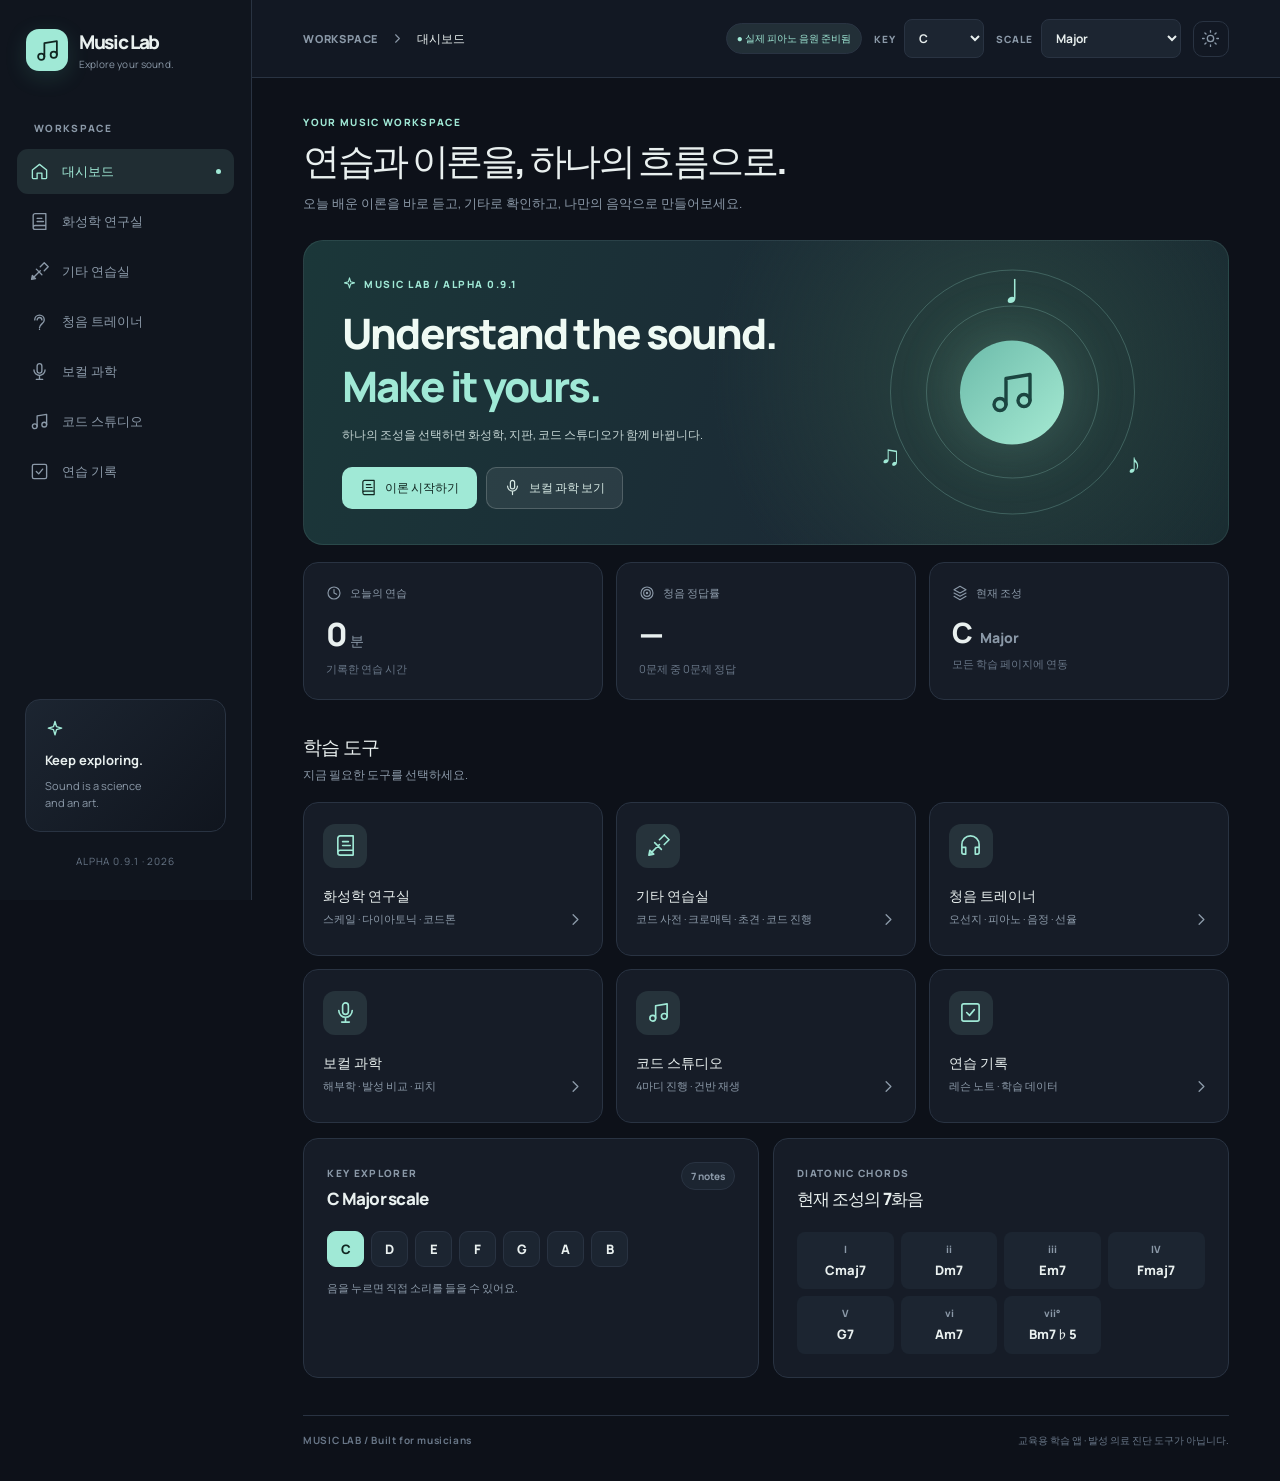
==== commit 52d1a575: "Add files via upload" ====
--- a/index.html
+++ b/index.html
@@ -1 +1 @@
-<!DOCTYPE html><html lang="ko"><head><meta charset="UTF-8"><meta name="viewport" content="width=device-width,initial-scale=1,viewport-fit=cover"><meta name="theme-color" content="#10141d"><meta name="description" content="음악 이론, 기타 지판, 청음, 보컬 과학, 코드 작곡, 연습 기록을 한 곳에서 배우는 Music Lab"><meta name="apple-mobile-web-app-capable" content="yes"><meta name="apple-mobile-web-app-status-bar-style" content="black-translucent"><link rel="stylesheet" href="./src/style.css?v=0.9.0"><link rel="manifest" href="./manifest.webmanifest"><link rel="apple-touch-icon" href="./assets/apple-touch-icon.png"><link rel="icon" type="image/svg+xml" href="./assets/icon.svg"><title>Music Lab — Explore your sound</title></head><body><div id="app"><p style="color:#fff;font-family:sans-serif;padding:20px">Music Lab 로딩 중...</p></div><script type="module" src="./src/app.js?v=0.9.0"></script></body></html>
+<!DOCTYPE html><html lang="ko"><head><meta charset="UTF-8"><meta name="viewport" content="width=device-width,initial-scale=1,viewport-fit=cover"><meta name="theme-color" content="#10141d"><meta name="description" content="음악 이론, 기타 지판, 청음, 보컬 과학, 코드 작곡, 연습 기록을 한 곳에서 배우는 Music Lab"><meta name="apple-mobile-web-app-capable" content="yes"><meta name="apple-mobile-web-app-status-bar-style" content="black-translucent"><link rel="stylesheet" href="./src/style.css?v=0.9.1"><link rel="manifest" href="./manifest.webmanifest"><link rel="apple-touch-icon" href="./assets/apple-touch-icon.png"><link rel="icon" type="image/svg+xml" href="./assets/icon.svg"><title>Music Lab — Explore your sound</title></head><body><div id="app"><p style="color:#fff;font-family:sans-serif;padding:20px">Music Lab 로딩 중...</p></div><script type="module" src="./src/app.js?v=0.9.1"></script></body></html>
--- a/src/style.css
+++ b/src/style.css
@@ -401,3 +401,50 @@
 .chromatic09-logs strong{color:var(--accent)}.chromatic09-logs span{color:var(--muted)}
 @media(max-width:900px){.chromatic09-layout{grid-template-columns:1fr}.lib09-showcase{grid-template-columns:1fr}.lib09-diagram-col .lib-diagram{max-width:355px}.lib09-grid{grid-template-columns:repeat(3,minmax(0,1fr))}}
 @media(max-width:560px){.lib09-search{padding:16px}.lib09-intro .pill{display:none}.lib09-filter{grid-template-columns:1fr}.lib09-grid{grid-template-columns:repeat(2,minmax(0,1fr))}.lib09-heading{align-items:start}.lib09-top-actions{width:100%}.lib09-top-actions .btn{flex:1}.lib09-showcase{padding:13px}.chromatic09-actions{grid-template-columns:1fr}.chromatic09-logs{grid-template-columns:1fr}.chromatic09-bpm{gap:3px}.chromatic09-bpm>button{min-width:43px;padding:0 3px}}
+
+/* Alpha 0.9.1 — guitar theory workspace. Compact navigation and readable diagrams. */
+.guitar-nav:has(.guitar-nav-tab:nth-child(8)){grid-template-columns:repeat(4,minmax(0,1fr));gap:8px}
+.guitar-nav:has(.guitar-nav-tab:nth-child(8)) .guitar-nav-tab{min-width:0;min-height:47px}
+.theory-heading{padding:22px}
+.theory-heading h2{font-size:clamp(22px,3vw,30px);margin:5px 0;color:var(--text)}
+.theory-heading .panel-head p{font-size:13px;color:var(--muted);line-height:1.65;margin:6px 0}
+.theory-tab-list{display:grid;grid-template-columns:repeat(4,minmax(0,1fr));gap:8px;margin:17px 0}
+.theory-tab-list button{min-height:49px;padding:9px 7px;border:1px solid var(--line);background:var(--card2);border-radius:11px;color:var(--text);font-size:13px;font-weight:800;cursor:pointer}
+.theory-tab-list button.active{border-color:var(--accent);background:var(--accent-dim);color:var(--accent)}
+.theory-main-selector{display:flex;align-items:end;justify-content:space-between;gap:12px;flex-wrap:wrap;border-bottom:1px solid var(--line);padding-bottom:17px}
+.theory-main-selector label,.theory-controls label{font-size:12px;font-weight:800;color:var(--muted);display:grid;gap:6px}
+.theory-main-selector select,.theory-controls select{font-size:16px;min-height:45px;background:var(--card2);border:1px solid var(--line);color:var(--text);border-radius:10px;padding:8px 30px 8px 12px;max-width:100%;min-width:100px}
+.theory-controls{display:flex;gap:12px;margin:17px 0;flex-wrap:wrap}
+.theory-controls label{flex:1;min-width:145px}
+.theory-explainer{font-size:13px;color:var(--muted);line-height:1.75;margin:16px 0}
+.theory-grips{display:grid;grid-template-columns:repeat(4,minmax(0,1fr));gap:8px;margin-top:17px}
+.theory-shape{min-width:0;min-height:78px;display:flex;flex-direction:column;text-align:left;align-items:flex-start;justify-content:center;gap:6px;padding:11px 12px;border:1px solid var(--line);background:var(--card2);color:var(--text);border-radius:12px;cursor:pointer}
+.theory-shape.active{border-color:var(--accent);background:var(--accent-dim)}
+.theory-shape strong{font-size:14px}.theory-shape small{font-size:11px;color:var(--muted)}
+.theory-selected{margin-top:14px;display:grid;gap:15px}
+.theory-display{display:grid;grid-template-columns:minmax(200px,1fr) minmax(210px,340px);gap:17px;align-items:center}
+.theory-display h3{color:var(--text);font-size:clamp(19px,2.5vw,27px);margin:8px 0 12px}
+.theory-display .small-muted{line-height:1.8}
+.theory-display-diagram{display:grid;justify-items:center}
+.theory-display-diagram .lib-diagram{width:min(100%,310px);height:auto}
+.theory-display-actions{display:flex;flex-wrap:wrap;gap:8px;margin-top:17px}
+.theory-display-actions .btn{min-height:45px}
+.theory-fret-scroll{max-width:100%;overflow-x:auto;border-radius:12px;border:1px solid var(--line);background:var(--card2)}
+.theory-fretboard{display:block;width:100%;min-width:560px;height:auto}
+.theory-note-tags{display:flex;gap:8px;flex-wrap:wrap;margin-bottom:15px}
+.theory-note-tags span{display:flex;align-items:center;gap:9px;min-height:39px;padding:8px 12px;border-radius:9px;border:1px solid var(--line);background:var(--card2);color:var(--text);font-size:14px}
+.theory-note-tags b{color:var(--accent)}
+.theory-arp-tools{display:flex;justify-content:space-between;align-items:center;gap:12px;flex-wrap:wrap;margin:17px 0 9px;font-size:12px;color:var(--muted)}
+.theory-records{margin-top:14px}.theory-recent{display:grid;grid-template-columns:repeat(2,minmax(0,1fr));gap:8px;margin-top:12px}
+.theory-recent>div{display:flex;align-items:center;justify-content:space-between;gap:9px;flex-wrap:wrap;padding:12px;background:var(--card2);border:1px solid var(--line);border-radius:9px;font-size:12px}
+.theory-recent b{color:var(--text)}.theory-recent span{color:var(--muted)}
+.theory-practice-bottom{margin-top:14px}
+.theory-summary-row{display:grid;grid-template-columns:repeat(3,minmax(0,1fr));gap:9px;margin:14px 0}
+.theory-summary-row>div{background:var(--card2);border:1px solid var(--line);border-radius:11px;padding:14px;display:grid;gap:8px}
+.theory-summary-row b{color:var(--text);font-size:26px}.theory-summary-row span{font-size:11px;color:var(--muted)}
+.lib09-grip-saved{margin-top:14px}.lib09-grip-saved h3{color:var(--text);margin:0 0 12px}
+.lib09-grip-saved-row{display:flex;gap:8px;flex-wrap:wrap}
+.lib09-grip-saved-row button{background:var(--card2);color:var(--text);border:1px solid var(--line);border-radius:10px;min-height:46px;padding:9px 12px;display:grid;gap:4px;text-align:left;font-size:14px}
+.lib09-grip-saved-row button small{font-size:11px;color:var(--muted)}
+@media(max-width:850px){.theory-grips{grid-template-columns:repeat(3,minmax(0,1fr))}.theory-display{grid-template-columns:1fr}.theory-display-diagram{order:-1}.theory-display-diagram .lib-diagram{width:min(100%,330px)}}
+@media(max-width:560px){.guitar-nav:has(.guitar-nav-tab:nth-child(8)){grid-template-columns:repeat(2,minmax(0,1fr))}.theory-heading{padding:15px}.theory-tab-list{grid-template-columns:repeat(2,minmax(0,1fr))}.theory-tab-list button{font-size:13px}.theory-grips{grid-template-columns:repeat(2,minmax(0,1fr))}.theory-controls{display:grid;grid-template-columns:1fr 1fr;gap:8px}.theory-controls label{min-width:0}.theory-controls label:last-child:nth-child(3){grid-column:1/-1}.theory-recent{grid-template-columns:1fr}.theory-summary-row{gap:6px}.theory-summary-row>div{padding:10px 7px}.theory-summary-row b{font-size:20px}.theory-summary-row span{font-size:10px}.lib09-top-actions{gap:6px}.lib09-top-actions .btn{font-size:12px}}
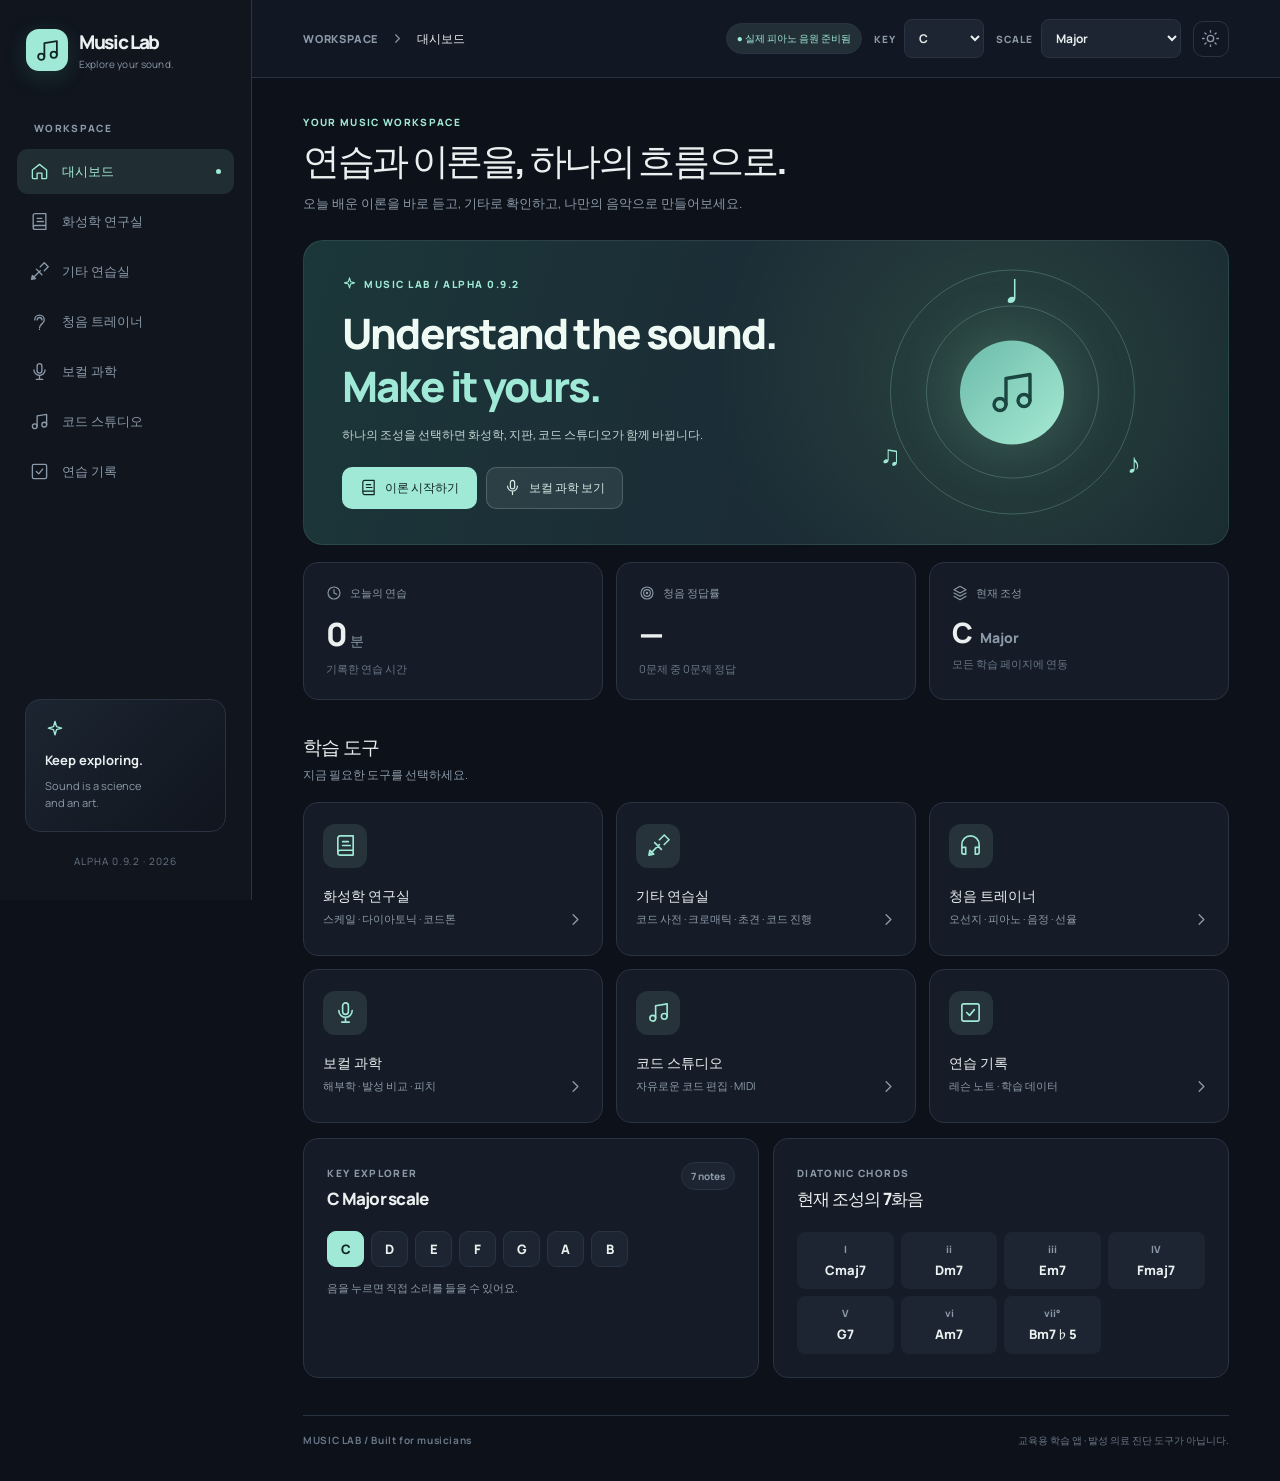
==== commit e7f9dd31: "Add files via upload" ====
--- a/index.html
+++ b/index.html
@@ -1 +1 @@
-<!DOCTYPE html><html lang="ko"><head><meta charset="UTF-8"><meta name="viewport" content="width=device-width,initial-scale=1,viewport-fit=cover"><meta name="theme-color" content="#10141d"><meta name="description" content="음악 이론, 기타 지판, 청음, 보컬 과학, 코드 작곡, 연습 기록을 한 곳에서 배우는 Music Lab"><meta name="apple-mobile-web-app-capable" content="yes"><meta name="apple-mobile-web-app-status-bar-style" content="black-translucent"><link rel="stylesheet" href="./src/style.css?v=0.9.1"><link rel="manifest" href="./manifest.webmanifest"><link rel="apple-touch-icon" href="./assets/apple-touch-icon.png"><link rel="icon" type="image/svg+xml" href="./assets/icon.svg"><title>Music Lab — Explore your sound</title></head><body><div id="app"><p style="color:#fff;font-family:sans-serif;padding:20px">Music Lab 로딩 중...</p></div><script type="module" src="./src/app.js?v=0.9.1"></script></body></html>
+<!DOCTYPE html><html lang="ko"><head><meta charset="UTF-8"><meta name="viewport" content="width=device-width,initial-scale=1,viewport-fit=cover"><meta name="theme-color" content="#10141d"><meta name="description" content="음악 이론, 기타 지판, 청음, 보컬 과학, 코드 작곡, 연습 기록을 한 곳에서 배우는 Music Lab"><meta name="apple-mobile-web-app-capable" content="yes"><meta name="apple-mobile-web-app-status-bar-style" content="black-translucent"><link rel="stylesheet" href="./src/style.css?v=0.9.2"><link rel="manifest" href="./manifest.webmanifest"><link rel="apple-touch-icon" href="./assets/apple-touch-icon.png"><link rel="icon" type="image/svg+xml" href="./assets/icon.svg"><title>Music Lab — Explore your sound</title></head><body><div id="app"><p style="color:#fff;font-family:sans-serif;padding:20px">Music Lab 로딩 중...</p></div><script type="module" src="./src/app.js?v=0.9.2"></script></body></html>
--- a/src/style.css
+++ b/src/style.css
@@ -448,3 +448,79 @@
 .lib09-grip-saved-row button small{font-size:11px;color:var(--muted)}
 @media(max-width:850px){.theory-grips{grid-template-columns:repeat(3,minmax(0,1fr))}.theory-display{grid-template-columns:1fr}.theory-display-diagram{order:-1}.theory-display-diagram .lib-diagram{width:min(100%,330px)}}
 @media(max-width:560px){.guitar-nav:has(.guitar-nav-tab:nth-child(8)){grid-template-columns:repeat(2,minmax(0,1fr))}.theory-heading{padding:15px}.theory-tab-list{grid-template-columns:repeat(2,minmax(0,1fr))}.theory-tab-list button{font-size:13px}.theory-grips{grid-template-columns:repeat(2,minmax(0,1fr))}.theory-controls{display:grid;grid-template-columns:1fr 1fr;gap:8px}.theory-controls label{min-width:0}.theory-controls label:last-child:nth-child(3){grid-column:1/-1}.theory-recent{grid-template-columns:1fr}.theory-summary-row{gap:6px}.theory-summary-row>div{padding:10px 7px}.theory-summary-row b{font-size:20px}.theory-summary-row span{font-size:10px}.lib09-top-actions{gap:6px}.lib09-top-actions .btn{font-size:12px}}
+
+/* Alpha 0.9.2 — focused composing interface, theory keyboard, safe Safari touch. */
+button,[data-action],summary{touch-action:manipulation;-webkit-tap-highlight-color:transparent}
+input,select,textarea{touch-action:manipulation}
+@media(max-width:700px){input,select,textarea{font-size:16px}}
+.theory-piano-controls{display:flex;align-items:end;gap:12px;flex-wrap:wrap;margin:14px 0 8px}
+.theory-piano-controls label{flex:1;min-width:135px;color:var(--muted);font-size:12px;display:grid;gap:6px}
+.theory-piano-controls select,.harmony-quiz-top select{background:var(--card2);color:var(--text);padding:11px 12px;border-radius:9px;border:1px solid var(--line);min-height:46px;font-size:16px;width:100%}
+.theory-piano-scroll{width:100%;overflow-x:auto;overscroll-behavior-x:contain;touch-action:pan-x}
+.piano.theory-piano{min-width:335px;height:165px;margin-top:7px;border-radius:12px}
+.theory-piano .white-key{display:flex;flex-direction:column;align-items:center;justify-content:end;gap:8px;padding:0 0 12px;background:#f1f4f1;color:#929aa0;min-width:0;position:relative}
+.theory-piano .white-key.scale-on{background:linear-gradient(180deg,#d1f0e9,#a9ded0);color:#123e36}
+.theory-piano .white-key.scale-root{background:linear-gradient(180deg,#84cab7,#3c947c);color:#071e19}
+.theory-piano .black-key{display:flex;flex-direction:column;align-items:center;justify-content:end;gap:5px;padding:0 2px 9px;background:#14222b;color:#bdccd3;min-width:0}
+.theory-piano .black-key.scale-on{background:#437f73;color:#f6fffb}
+.theory-piano .black-key.scale-root{background:#3fae92;color:#092d25}
+.theory-piano .theory-piano-label{font-size:clamp(10px,1.4vw,13px);font-weight:900;line-height:1;word-break:keep-all}
+.theory-piano .theory-piano-degree{font-size:11px;border:1px solid currentColor;border-radius:99px;width:22px;height:22px;display:grid;place-items:center;opacity:.95}
+.theory-piano .black-key .theory-piano-label{font-size:11px}
+.theory-piano-legend{display:flex;gap:13px;flex-wrap:wrap;align-items:center;color:var(--muted);font-size:11px;margin-top:12px}
+.theory-piano-legend span{display:inline-flex;align-items:center;gap:5px}
+.theory-piano-legend i{width:13px;height:13px;border-radius:4px;background:#aedacc;display:inline-block}
+.theory-piano-legend .theory-dot-root{background:#3c947c}
+.harmony-quiz{margin-top:18px}.harmony-quiz-top{display:flex;gap:12px;align-items:end;flex-wrap:wrap;margin:15px 0}
+.harmony-quiz-top label{font-size:12px;min-width:145px;display:grid;gap:5px;color:var(--muted)}
+.harmony-question{background:var(--card2);border-radius:13px;padding:17px}
+.harmony-question>small{color:var(--muted);font-size:10px}.harmony-question h4{font-size:17px;line-height:1.5;margin:6px 0 16px}
+.harmony-answers{display:grid;grid-template-columns:repeat(2,minmax(0,1fr));gap:9px}
+.harmony-answers button{border:1px solid var(--line);border-radius:9px;min-height:46px;background:var(--card);color:var(--text);font-weight:700;font-size:13px;padding:10px;overflow-wrap:anywhere}
+.harmony-answers button.correct{background:var(--accent-dim);border-color:var(--accent);color:var(--accent)}
+.harmony-answers button.wrong{border-color:var(--red);color:var(--red)}
+.harmony-explain{font-size:13px;line-height:1.6;margin:14px 0 0;color:var(--text)}
+.studio092-head{margin:0 0 15px}.studio092-heading{display:flex;align-items:start;justify-content:space-between;flex-wrap:wrap;gap:10px}.studio092-project-label{display:grid;gap:7px;font-size:12px;color:var(--muted);margin-top:6px}
+.studio092-project-label input{font-size:22px;font-weight:850;color:var(--text);width:min(410px,100%);background:transparent;border:0;border-bottom:1px solid var(--line);padding:9px 0}
+.studio092-toolbar{display:flex;gap:10px;align-items:end;flex-wrap:wrap;margin-top:18px}
+.studio092-toolbar label{display:grid;gap:6px;font-size:12px;color:var(--muted)}
+.studio092-toolbar input{max-width:110px;min-height:46px;border:1px solid var(--line);background:var(--card2);color:var(--text);font-size:18px;padding:8px 12px;border-radius:9px}
+.studio092-project-actions{display:flex;flex-wrap:wrap;gap:8px;margin:14px 0}
+.studio092-bars{display:grid;grid-template-columns:repeat(2,minmax(0,1fr));gap:12px;margin:18px 0 5px}
+.studio092-bar{border-radius:13px;border:1px solid var(--line);overflow:hidden;background:var(--card2);min-width:0}
+.studio092-bar.playing{border-color:var(--accent);box-shadow:inset 0 0 0 1px var(--accent)}
+.studio092-bar-head{display:flex;justify-content:space-between;padding:10px 13px;color:var(--muted);font-size:10px;font-weight:800;letter-spacing:.08em}
+.studio092-segments{display:flex;gap:4px;padding:0 9px 10px;min-width:0}
+.studio092-slot{display:flex;flex-direction:column;justify-content:center;align-items:start;text-align:left;gap:6px;min-width:0;min-height:70px;padding:12px 9px;border-radius:8px;border:1px solid var(--line);background:var(--card);color:var(--text)}
+.studio092-slot.selected{background:var(--accent-dim);border-color:var(--accent)}
+.studio092-slot strong{font-size:clamp(11px,1.6vw,17px);font-weight:850;overflow-wrap:anywhere}
+.studio092-slot small{font-size:10px;color:var(--muted);line-height:1.4}
+.studio092-editor{margin-bottom:15px}.studio092-edit-grid{display:grid;grid-template-columns:minmax(0,2fr) minmax(125px,1fr);gap:12px}
+.studio092-edit-grid>label{display:grid;gap:7px;min-width:0;color:var(--muted);font-size:12px}
+.studio092-code-row{display:flex;gap:8px;min-width:0}.studio092-code-row input{flex:1;min-width:0}
+.studio092-edit-grid input,.studio092-edit-grid select{color:var(--text);font-size:16px;min-height:47px;border:1px solid var(--line);border-radius:10px;background:var(--card2);padding:10px 12px}
+.studio092-editor-actions{display:flex;gap:8px;flex-wrap:wrap;margin:14px 0}
+.studio092-editor-actions .btn{font-size:11px}
+.studio092-preview{display:flex;align-items:center;justify-content:space-between;flex-wrap:wrap;gap:15px;background:var(--card2);padding:16px;border-radius:12px;margin-top:15px}
+.studio092-preview h4{font-size:23px;margin:4px 0}.studio092-preview p{color:var(--muted);font-size:12px;margin:0}
+.studio092-suggestions{margin-top:17px}.studio092-suggestions>strong{font-size:12px}.studio092-suggestions>div{display:flex;flex-wrap:wrap;gap:7px;margin-top:10px}
+.studio092-suggestions button{border:1px solid var(--line);border-radius:9px;background:var(--card2);color:var(--text);padding:10px;font-size:12px;font-weight:750;min-height:44px}
+.studio092-suggestions button small{display:block;color:var(--muted);font-size:10px;margin-top:3px}
+.studio092-error{color:var(--red);font-size:12px;margin:12px 0 0}
+.studio092-bottom{margin:14px 0}.studio092-saved{display:grid;gap:8px}
+.studio092-saved>div{display:flex;background:var(--card2);border-radius:10px;gap:6px;padding:6px}
+.studio092-saved>div>button:first-child{min-width:0;flex:1;background:transparent;border:0;text-align:left;color:var(--text);padding:8px 10px}
+.studio092-saved b{display:block;font-size:12px;overflow-wrap:anywhere}.studio092-saved small{display:block;color:var(--muted);margin-top:3px}
+.studio092-delete{background:transparent;border:0;color:var(--muted);font-size:11px;min-width:40px}
+.studio092-melody{margin-top:18px}.studio092-melody summary{font-weight:800;cursor:pointer;min-height:44px;display:flex;align-items:center}
+.studio092-melody-actions{display:flex;gap:8px;flex-wrap:wrap;margin-top:12px}
+@media(min-width:1250px){.studio092-bars{grid-template-columns:repeat(4,minmax(0,1fr))}}
+@media(max-width:700px){.studio092-bars{grid-template-columns:repeat(2,minmax(0,1fr));gap:8px}.studio092-edit-grid{grid-template-columns:1fr}.studio092-slot{padding:8px 6px;min-height:65px}.studio092-slot strong{font-size:12px}.studio092-toolbar .btn{flex:1}.studio092-editor-actions .btn{flex:1}.studio092-project-label input{font-size:20px}.studio092-project-actions .btn{flex:1}.theory-piano .black-key .theory-piano-label{font-size:10px}}
+@media(max-width:365px){.studio092-bars{grid-template-columns:1fr}.harmony-answers{grid-template-columns:1fr}}
+
+.studio092-bulk{background:var(--card2);border:1px solid var(--line);border-radius:12px;padding:13px;margin-top:16px}
+.studio092-bulk label{display:block;color:var(--text);font-weight:800;font-size:12px;margin-bottom:7px}
+.studio092-bulk>div{display:flex;gap:8px}
+.studio092-bulk input{flex:1;min-width:0;border:1px solid var(--line);border-radius:9px;background:var(--card);color:var(--text);font-size:16px;padding:10px;min-height:46px}
+.studio092-bulk small{display:block;margin-top:6px;color:var(--muted);font-size:10px}
+@media(max-width:470px){.studio092-bulk>div{flex-direction:column}}
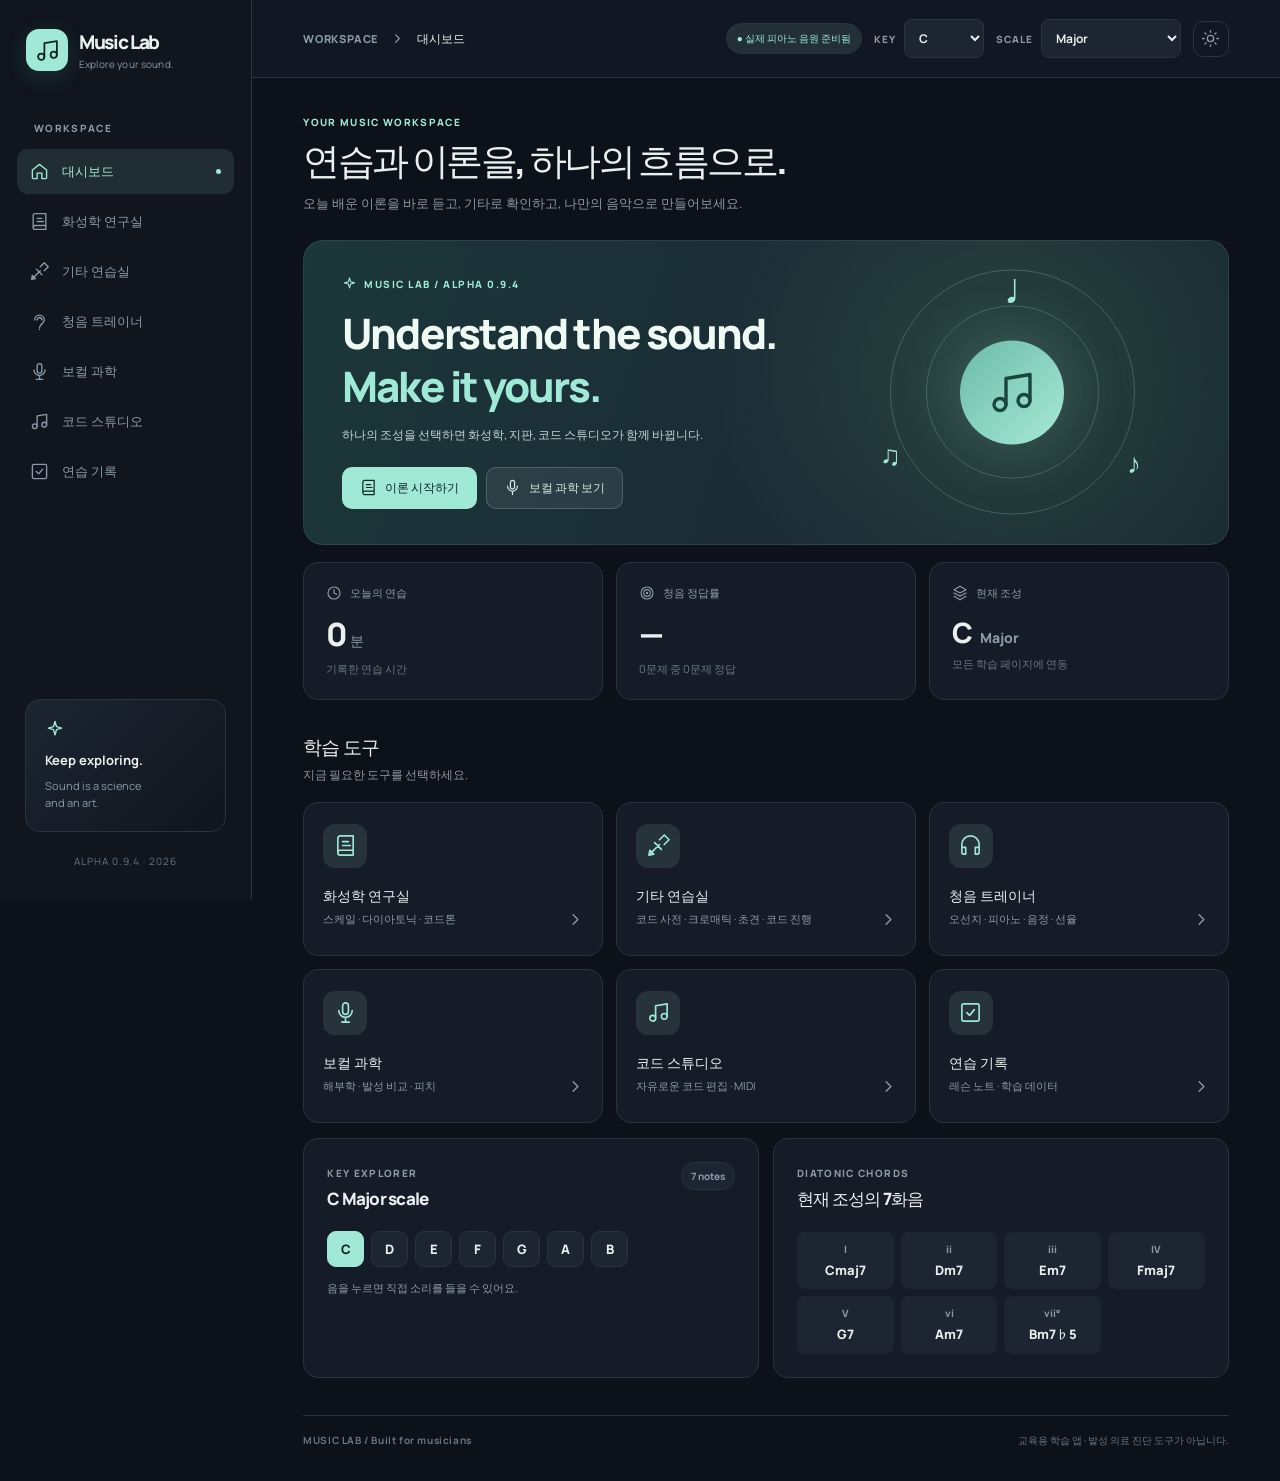
==== commit b3a7c33c: "Add files via upload" ====
--- a/index.html
+++ b/index.html
@@ -1 +1 @@
-<!DOCTYPE html><html lang="ko"><head><meta charset="UTF-8"><meta name="viewport" content="width=device-width,initial-scale=1,viewport-fit=cover"><meta name="theme-color" content="#10141d"><meta name="description" content="음악 이론, 기타 지판, 청음, 보컬 과학, 코드 작곡, 연습 기록을 한 곳에서 배우는 Music Lab"><meta name="apple-mobile-web-app-capable" content="yes"><meta name="apple-mobile-web-app-status-bar-style" content="black-translucent"><link rel="stylesheet" href="./src/style.css?v=0.9.2"><link rel="manifest" href="./manifest.webmanifest"><link rel="apple-touch-icon" href="./assets/apple-touch-icon.png"><link rel="icon" type="image/svg+xml" href="./assets/icon.svg"><title>Music Lab — Explore your sound</title></head><body><div id="app"><p style="color:#fff;font-family:sans-serif;padding:20px">Music Lab 로딩 중...</p></div><script type="module" src="./src/app.js?v=0.9.2"></script></body></html>
+<!DOCTYPE html><html lang="ko"><head><meta charset="UTF-8"><meta name="viewport" content="width=device-width,initial-scale=1,viewport-fit=cover"><meta name="theme-color" content="#10141d"><meta name="description" content="음악 이론, 기타 지판, 청음, 보컬 과학, 코드 작곡, 연습 기록을 한 곳에서 배우는 Music Lab"><meta name="apple-mobile-web-app-capable" content="yes"><meta name="apple-mobile-web-app-status-bar-style" content="black-translucent"><link rel="stylesheet" href="./src/style.css?v=0.9.4"><link rel="manifest" href="./manifest.webmanifest"><link rel="apple-touch-icon" href="./assets/apple-touch-icon.png"><link rel="icon" type="image/svg+xml" href="./assets/icon.svg"><title>Music Lab — Explore your sound</title></head><body><div id="app"><p style="color:#fff;font-family:sans-serif;padding:20px">Music Lab 로딩 중...</p></div><script type="module" src="./src/app.js?v=0.9.4"></script></body></html>
--- a/src/style.css
+++ b/src/style.css
@@ -524,3 +524,36 @@
 .studio092-bulk input{flex:1;min-width:0;border:1px solid var(--line);border-radius:9px;background:var(--card);color:var(--text);font-size:16px;padding:10px;min-height:46px}
 .studio092-bulk small{display:block;margin-top:6px;color:var(--muted);font-size:10px}
 @media(max-width:470px){.studio092-bulk>div{flex-direction:column}}
+
+/* Alpha 0.9.3: studio roll paging & repeat transport */
+.studio093-loop{display:flex;align-items:center;gap:9px;min-height:44px;padding:9px 12px;border-radius:10px;background:var(--card2);border:1px solid var(--line);font-size:13px;font-weight:700;color:var(--text)}
+.studio093-loop input{width:19px;height:19px;accent-color:var(--accent)}
+.studio093-roll-nav{display:flex;justify-content:space-between;align-items:center;flex-wrap:wrap;gap:8px;margin:12px 0}
+.studio093-roll-nav button{min-height:44px;border:1px solid var(--line);border-radius:9px;padding:9px 12px;background:var(--card2);color:var(--text);font-weight:700;font-size:12px;touch-action:manipulation}
+.studio093-roll-nav button:disabled{opacity:.38;cursor:not-allowed}
+.studio093-roll-nav span{font-size:12px;font-weight:800;color:var(--text)}
+@media(max-width:480px){.studio093-roll-nav span{order:-1;flex-basis:100%;text-align:center}.studio093-roll-nav button{flex:1}}
+
+/* Alpha 0.9.4 — Backing Track Lab */
+.backing-lab{border:1px solid var(--line);background:var(--card);border-radius:18px;padding:22px;margin-top:18px;display:grid;gap:17px}
+.backing-heading{display:flex;justify-content:space-between;align-items:center;gap:16px}
+.backing-heading h3{margin:5px 0 6px;font-size:1.25rem}
+.backing-heading p{margin:0;color:var(--muted);font-size:.9rem;max-width:570px}
+.backing-control{display:grid;justify-items:center;gap:6px;flex-shrink:0}
+.backing-control #backing-status{font-size:.78rem;color:var(--muted)}
+.backing-options{display:grid;grid-template-columns:1.5fr 1fr 1fr;gap:12px}
+.backing-options label,.backing-mixer label{display:grid;gap:7px;font-size:.81rem;font-weight:650;color:var(--muted)}
+.backing-options select{width:100%;min-width:0;border:1px solid var(--line);background:var(--bg);color:var(--text);border-radius:10px;padding:11px;font-size:16px}
+.backing-checks{display:flex;gap:16px;flex-wrap:wrap}
+.backing-checks label{display:flex;align-items:center;gap:8px;font-size:.87rem;cursor:pointer}
+.backing-checks input{width:19px;height:19px;accent-color:var(--accent)}
+.backing-mixer{display:grid;grid-template-columns:repeat(3,minmax(0,1fr));gap:16px;border-top:1px solid var(--line);padding-top:16px}
+.backing-mixer label span{display:flex;justify-content:space-between;gap:6px}
+.backing-mixer label output{font-weight:700;color:var(--text)}
+.backing-mixer input{width:100%;accent-color:var(--accent);cursor:pointer}
+.backing-style-desc{margin:0;color:var(--muted);font-size:.83rem}
+.studio092-bar.backing-active{outline:2px solid var(--accent);outline-offset:2px}
+@media(max-width:690px){.backing-lab{padding:16px}.backing-heading{align-items:stretch;flex-direction:column}.backing-control{justify-items:stretch}.backing-options{grid-template-columns:1fr 1fr}.backing-options label:first-child{grid-column:1/-1}.backing-mixer{gap:10px}.backing-checks{gap:12px}}
+/* Keep the existing repeat checkbox compact inside the compose toolbar. */
+.studio092-toolbar .studio093-loop{display:flex;flex-direction:row;align-items:center;gap:9px;min-height:44px}
+.studio092-toolbar .studio093-loop input[type="checkbox"]{min-height:19px;height:19px;width:19px;max-width:none;padding:0;flex:0 0 19px;background:transparent;border:0;accent-color:var(--accent)}
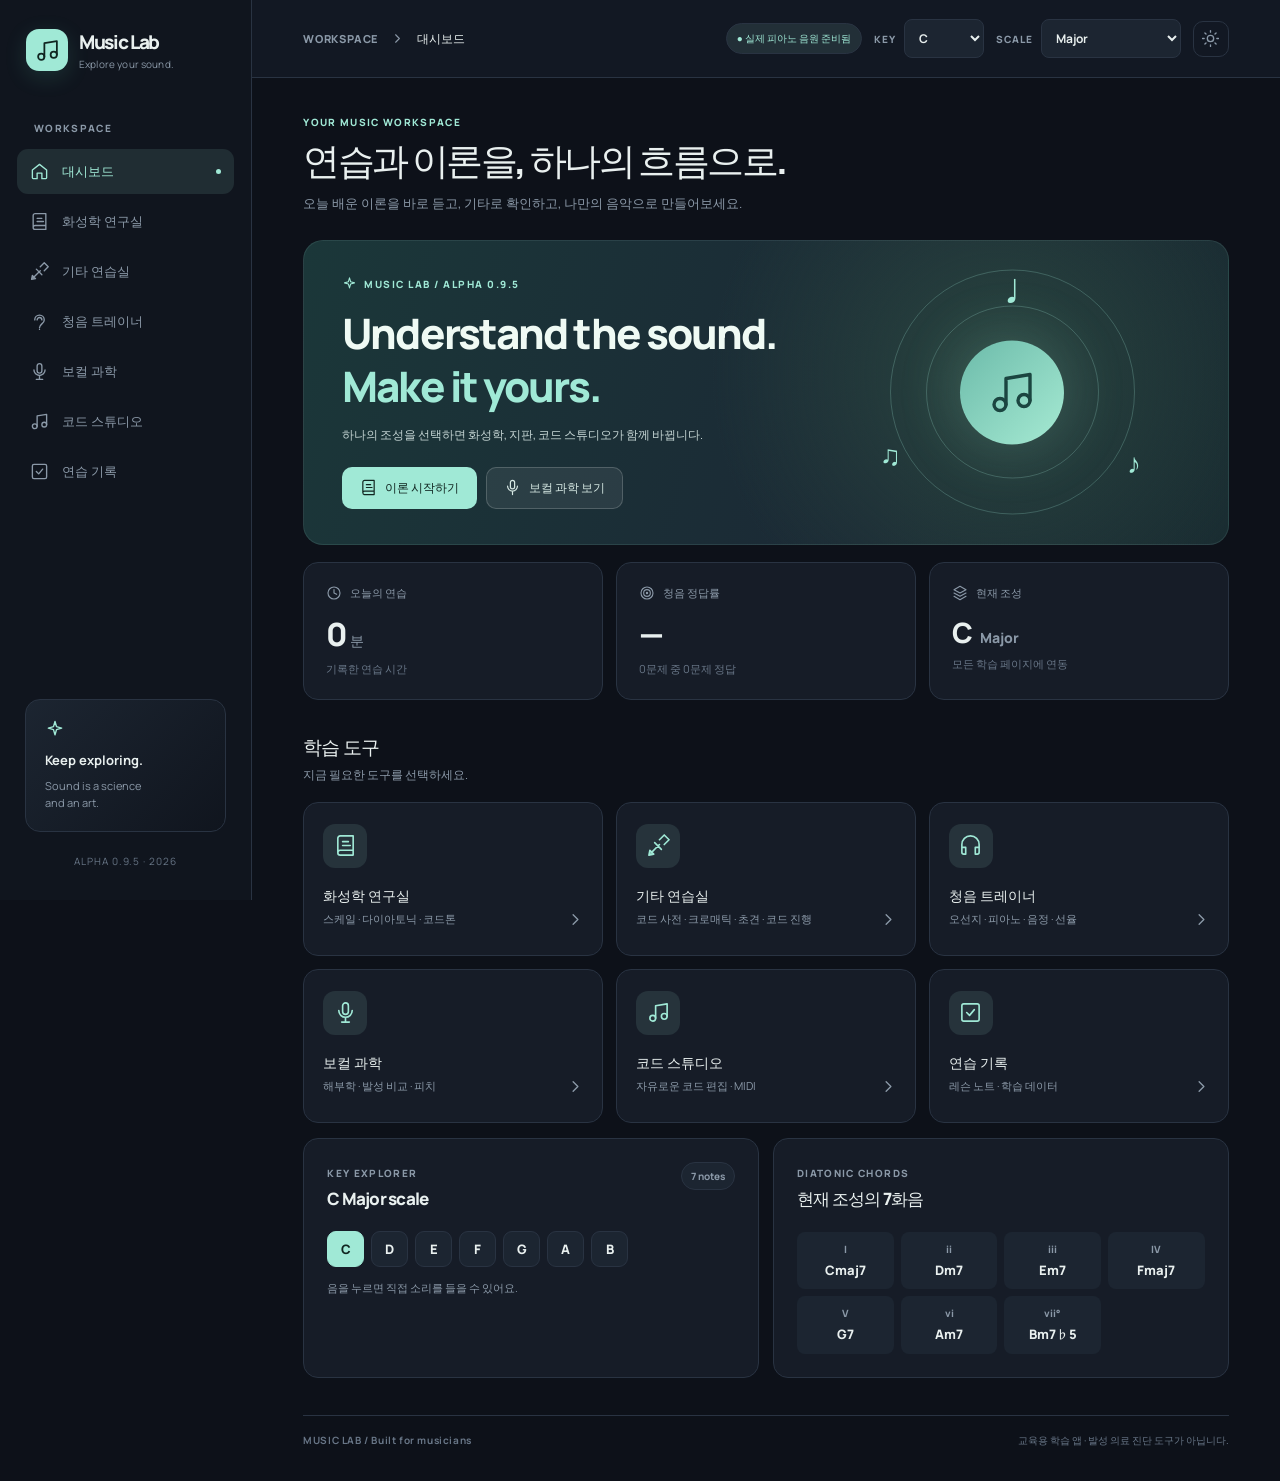
==== commit b2dfbb59: "Add files via upload" ====
--- a/index.html
+++ b/index.html
@@ -1 +1 @@
-<!DOCTYPE html><html lang="ko"><head><meta charset="UTF-8"><meta name="viewport" content="width=device-width,initial-scale=1,viewport-fit=cover"><meta name="theme-color" content="#10141d"><meta name="description" content="음악 이론, 기타 지판, 청음, 보컬 과학, 코드 작곡, 연습 기록을 한 곳에서 배우는 Music Lab"><meta name="apple-mobile-web-app-capable" content="yes"><meta name="apple-mobile-web-app-status-bar-style" content="black-translucent"><link rel="stylesheet" href="./src/style.css?v=0.9.4"><link rel="manifest" href="./manifest.webmanifest"><link rel="apple-touch-icon" href="./assets/apple-touch-icon.png"><link rel="icon" type="image/svg+xml" href="./assets/icon.svg"><title>Music Lab — Explore your sound</title></head><body><div id="app"><p style="color:#fff;font-family:sans-serif;padding:20px">Music Lab 로딩 중...</p></div><script type="module" src="./src/app.js?v=0.9.4"></script></body></html>
+<!DOCTYPE html><html lang="ko"><head><meta charset="UTF-8"><meta name="viewport" content="width=device-width,initial-scale=1,viewport-fit=cover"><meta name="theme-color" content="#10141d"><meta name="description" content="음악 이론, 기타 지판, 청음, 보컬 과학, 코드 작곡, 연습 기록을 한 곳에서 배우는 Music Lab"><meta name="apple-mobile-web-app-capable" content="yes"><meta name="apple-mobile-web-app-status-bar-style" content="black-translucent"><link rel="stylesheet" href="./src/style.css?v=0.9.5"><link rel="manifest" href="./manifest.webmanifest"><link rel="apple-touch-icon" href="./assets/apple-touch-icon.png"><link rel="icon" type="image/svg+xml" href="./assets/icon.svg"><title>Music Lab — Explore your sound</title></head><body><div id="app"><p style="color:#fff;font-family:sans-serif;padding:20px">Music Lab 로딩 중...</p></div><script type="module" src="./src/app.js?v=0.9.5"></script></body></html>
--- a/src/style.css
+++ b/src/style.css
@@ -557,3 +557,10 @@
 /* Keep the existing repeat checkbox compact inside the compose toolbar. */
 .studio092-toolbar .studio093-loop{display:flex;flex-direction:row;align-items:center;gap:9px;min-height:44px}
 .studio092-toolbar .studio093-loop input[type="checkbox"]{min-height:19px;height:19px;width:19px;max-width:none;padding:0;flex:0 0 19px;background:transparent;border:0;accent-color:var(--accent)}
+
+/* Alpha 0.9.5 · compact shared guitar playback controls */
+.guitar-sound-controls{display:flex;flex-wrap:wrap;gap:10px 14px;align-items:flex-end;margin:12px 0 18px;padding:12px 14px;border:1px solid var(--line);border-radius:14px;background:var(--card2)}
+.guitar-sound-controls label{display:flex;flex:1 1 160px;min-width:0;flex-direction:column;gap:5px;font-size:12px;font-weight:650}
+.guitar-sound-controls select{width:100%;min-height:42px;font-size:16px}
+.guitar-sound-controls small{flex:1 0 100%;font-size:12px;line-height:1.5;color:var(--muted)}
+@media(max-width:540px){.guitar-sound-controls{gap:10px;padding:10px}.guitar-sound-controls label{flex-basis:calc(50% - 6px);font-size:11px}.guitar-sound-controls select{font-size:16px}}
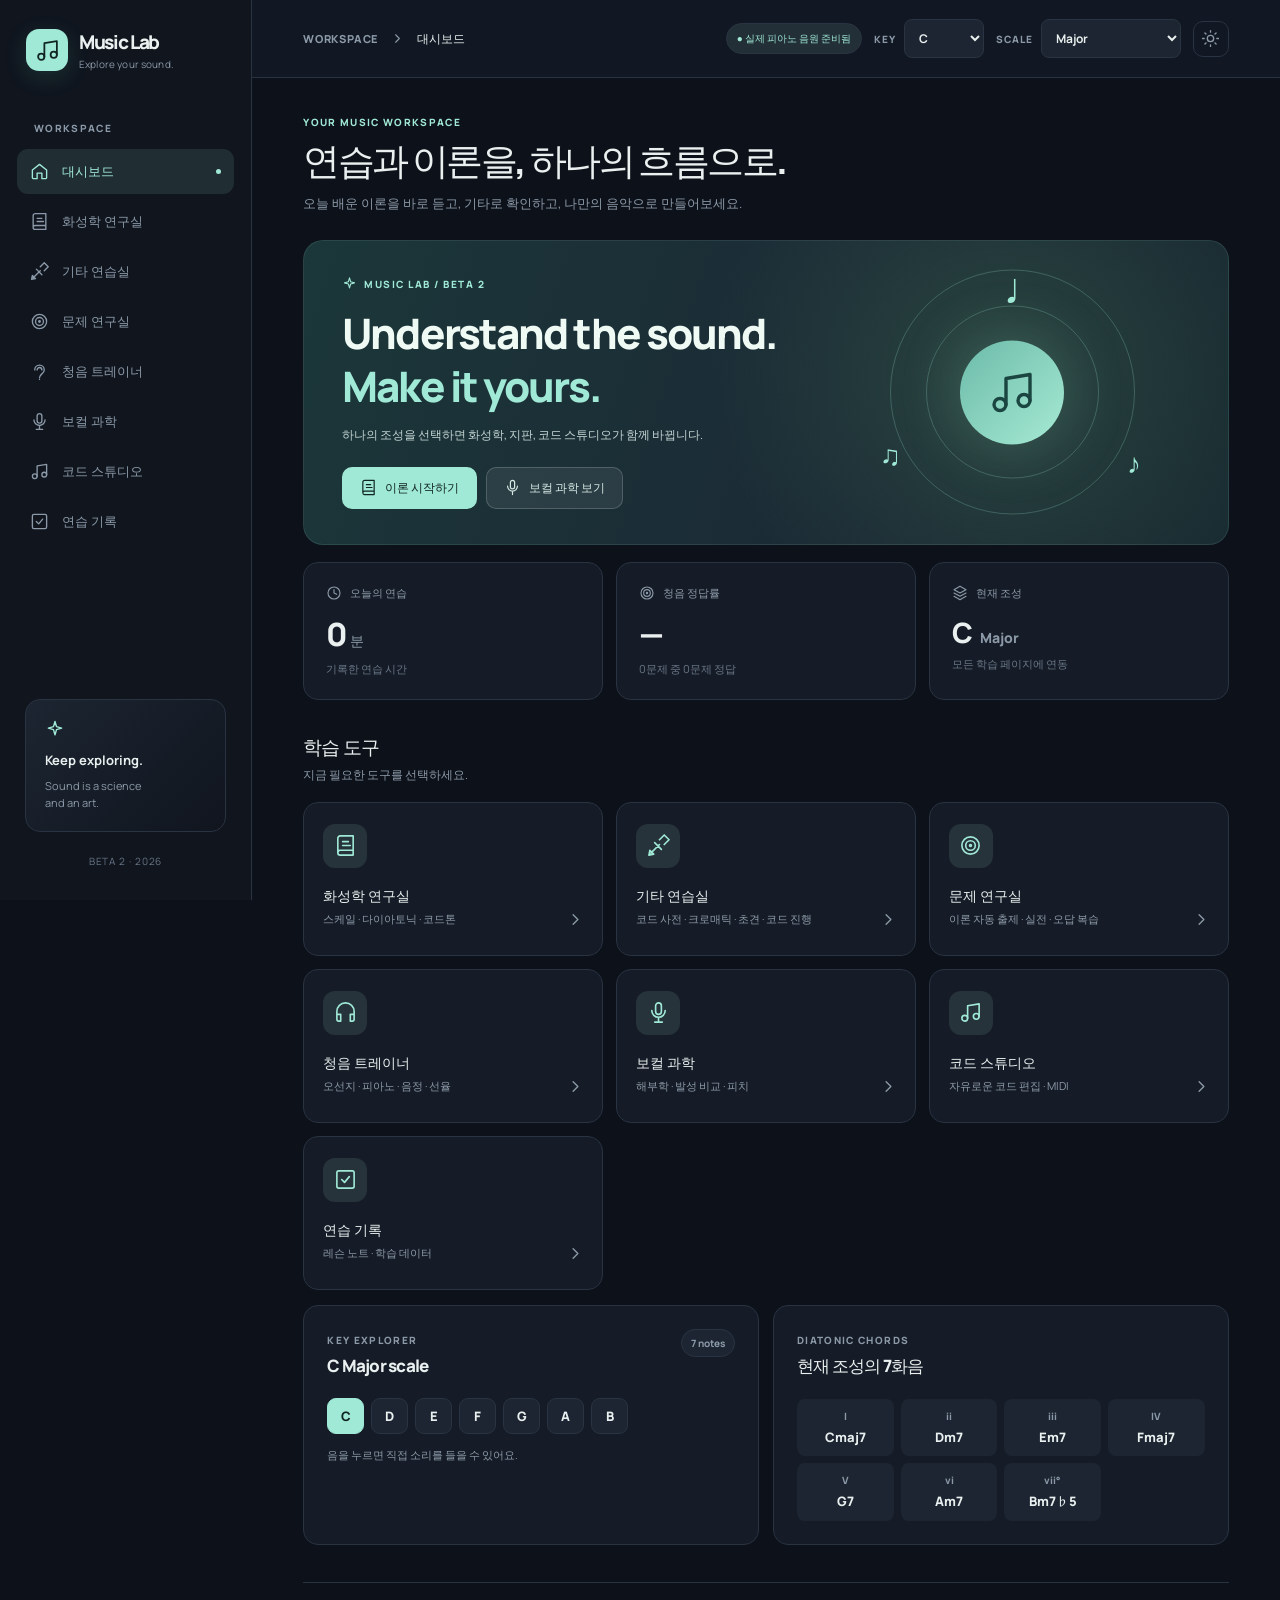
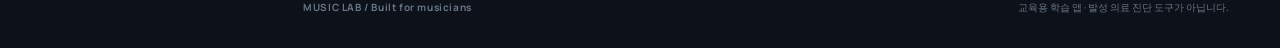
==== commit 90a4b955: "Add files via upload" ====
--- a/index.html
+++ b/index.html
@@ -1 +1 @@
-<!DOCTYPE html><html lang="ko"><head><meta charset="UTF-8"><meta name="viewport" content="width=device-width,initial-scale=1,viewport-fit=cover"><meta name="theme-color" content="#10141d"><meta name="description" content="음악 이론, 기타 지판, 청음, 보컬 과학, 코드 작곡, 연습 기록을 한 곳에서 배우는 Music Lab"><meta name="apple-mobile-web-app-capable" content="yes"><meta name="apple-mobile-web-app-status-bar-style" content="black-translucent"><link rel="stylesheet" href="./src/style.css?v=0.9.5"><link rel="manifest" href="./manifest.webmanifest"><link rel="apple-touch-icon" href="./assets/apple-touch-icon.png"><link rel="icon" type="image/svg+xml" href="./assets/icon.svg"><title>Music Lab — Explore your sound</title></head><body><div id="app"><p style="color:#fff;font-family:sans-serif;padding:20px">Music Lab 로딩 중...</p></div><script type="module" src="./src/app.js?v=0.9.5"></script></body></html>
+<!DOCTYPE html><html lang="ko"><head><meta charset="UTF-8"><meta name="viewport" content="width=device-width,initial-scale=1,viewport-fit=cover"><meta name="theme-color" content="#10141d"><meta name="description" content="음악 이론, 기타 지판, 청음, 보컬 과학, 코드 작곡, 연습 기록을 한 곳에서 배우는 Music Lab"><meta name="apple-mobile-web-app-capable" content="yes"><meta name="apple-mobile-web-app-status-bar-style" content="black-translucent"><link rel="stylesheet" href="./src/style.css?v=beta2"><link rel="manifest" href="./manifest.webmanifest"><link rel="apple-touch-icon" href="./assets/apple-touch-icon.png"><link rel="icon" type="image/svg+xml" href="./assets/icon.svg"><title>Music Lab — Explore your sound</title></head><body><div id="app"><p style="color:#fff;font-family:sans-serif;padding:20px">Music Lab 로딩 중...</p></div><script type="module" src="./src/app.js?v=beta2"></script></body></html>
--- a/src/style.css
+++ b/src/style.css
@@ -564,3 +564,53 @@
 .guitar-sound-controls select{width:100%;min-height:42px;font-size:16px}
 .guitar-sound-controls small{flex:1 0 100%;font-size:12px;line-height:1.5;color:var(--muted)}
 @media(max-width:540px){.guitar-sound-controls{gap:10px;padding:10px}.guitar-sound-controls label{flex-basis:calc(50% - 6px);font-size:11px}.guitar-sound-controls select{font-size:16px}}
+/* Alpha 0.9.6 — quiz screen, intentionally isolated from the existing training pages. */
+.q96-setup{max-width:970px;padding:29px 32px 27px}
+.q96-setup h2{font-size:25px;line-height:1.3;margin:8px 0 20px}
+.q96-eyebrow{font-size:11px;letter-spacing:.12em;text-transform:uppercase;color:var(--accent);font-weight:800}
+.q96-spaced{margin-top:29px}
+.q96-categories{display:grid;grid-template-columns:repeat(3,minmax(0,1fr));gap:10px}
+.q96-category{min-width:0;text-align:left;display:flex;flex-direction:column;gap:7px;min-height:100px;padding:20px 17px;background:var(--card2);color:var(--text);border:1px solid var(--line);border-radius:12px;transition:border-color .15s,background .15s}
+.q96-category strong{font-size:15px;font-weight:800}.q96-category span{font-size:11px;line-height:1.45;color:var(--muted)}
+.q96-category.is-on,.q96-mode.is-on{border-color:var(--accent-strong);background:var(--accent-dim)}
+.q96-category.is-on strong,.q96-mode.is-on b{color:var(--accent)}
+.q96-settings{display:grid;grid-template-columns:repeat(2,minmax(0,1fr));gap:12px;margin:14px 0 22px}
+.q96-settings label{display:flex;flex-direction:column;gap:9px;color:var(--muted);font-size:12px;font-weight:800}
+.q96-settings select{width:100%;min-width:0;padding:12px 11px;background:var(--card2);color:var(--text);border:1px solid var(--line);border-radius:9px}
+.q96-mode-title{font-size:12px;color:var(--muted);font-weight:800;margin-bottom:10px}
+.q96-modes{display:grid;grid-template-columns:repeat(3,minmax(0,1fr));gap:9px}
+.q96-mode{display:flex;flex-direction:column;align-items:flex-start;gap:6px;min-width:0;min-height:75px;text-align:left;background:var(--card2);border:1px solid var(--line);border-radius:10px;color:var(--text);padding:13px}
+.q96-mode b{font-size:13px}.q96-mode small{font-size:10px;line-height:1.4;color:var(--muted)}
+.q96-start{width:100%;min-height:52px;margin-top:22px;font-size:14px!important}
+.q96-caption{color:var(--muted);font-size:11px;text-align:center;margin:10px 0 0}
+.q96-overview{display:grid;grid-template-columns:repeat(3,minmax(0,1fr));gap:11px;max-width:970px;margin-top:13px}
+.q96-overview>.panel{padding:21px}.q96-overview small{display:block;color:var(--muted);font-size:11px;margin-bottom:9px}.q96-overview strong{font-size:28px;font-weight:800;letter-spacing:-.04em}.q96-overview strong span{font-size:13px;color:var(--muted);margin-left:4px}
+.q96-overview +.info-box{max-width:970px;margin-top:16px}
+.q96-play{max-width:850px;padding:32px 40px 30px}
+.q96-play-meta,.q96-progressline{display:flex;justify-content:space-between;align-items:center;gap:12px}.q96-play-meta{color:var(--accent);font-size:11px;font-weight:800}
+.q96-play-meta button{border:0;background:none;color:var(--muted);font-size:11px;text-decoration:underline;min-height:36px}
+.q96-progressline{margin-top:19px}.q96-progressline b{font-size:19px}.q96-progressline b small{color:var(--muted);font-size:13px}.q96-progressline>span{font-size:11px;color:var(--muted)}
+.q96-track{height:7px;border-radius:8px;background:var(--card2);overflow:hidden;margin:15px 0 39px}.q96-track span{height:100%;background:var(--accent);display:block;border-radius:8px;transition:width .18s}
+.q96-question-label{font-size:10px;letter-spacing:.14em;color:var(--muted);font-weight:800}
+.q96-question{font-size:clamp(20px,2.6vw,30px);line-height:1.5;font-weight:800;letter-spacing:-.045em;margin:12px 0 26px;overflow-wrap:anywhere}
+.q96-score-wrap{margin:-7px 0 23px}.q96-score-wrap .staff-graphic{max-width:520px}.q96-score-wrap>p{color:var(--muted);font-size:11px;margin:8px 0 0}
+.q96-listen{display:inline-flex;align-items:center;gap:12px;min-height:52px;padding:11px 18px;margin-bottom:25px;border:1px solid var(--accent-strong);background:var(--accent-dim);color:var(--accent);font-size:13px;font-weight:800;border-radius:11px}
+.q96-options{display:grid;grid-template-columns:repeat(2,minmax(0,1fr));gap:11px}
+.q96-option{border:1px solid var(--line);background:var(--card2);color:var(--text);min-width:0;min-height:86px;border-radius:12px;padding:17px 17px;display:flex;gap:13px;align-items:center;text-align:left;transition:border-color .14s}
+.q96-option small{flex:0 0 30px;display:grid;place-items:center;width:30px;height:30px;border:1px solid var(--line);border-radius:9px;color:var(--muted);font-size:12px;font-weight:800}
+.q96-option span{min-width:0;font-size:14px;line-height:1.5;font-weight:700;overflow-wrap:anywhere}.q96-option b{margin-left:auto;font-size:10px;color:var(--muted)}
+.q96-option:hover:not(:disabled){border-color:var(--accent)}.q96-option:disabled{opacity:1;cursor:default}
+.q96-option.is-correct{border-color:var(--accent-strong);background:var(--accent-dim)}.q96-option.is-correct small{color:var(--accent);border-color:var(--accent-strong)}
+.q96-option.is-wrong{border-color:var(--red)}.q96-option.is-wrong small{color:var(--red);border-color:var(--red)}
+.q96-option.is-selected{border-color:var(--accent-strong)}
+.q96-feedback{border:1px solid var(--line);border-radius:12px;margin-top:20px;padding:16px 19px}.q96-feedback.success{border-color:var(--accent-strong)}.q96-feedback.fail{border-color:var(--red)}
+.q96-feedback b{font-size:14px}.q96-feedback p{font-size:12px;line-height:1.75;color:var(--muted);margin:7px 0 0}
+.q96-pending{margin:14px 0;color:var(--muted);font-size:12px}
+.q96-footer{display:flex;justify-content:space-between;align-items:center;gap:15px;margin-top:30px}.q96-footer>p{color:var(--muted);font-size:11px;margin:0}.q96-footer>.btn{min-height:47px}
+.q96-finish{max-width:850px;padding:33px 40px}.q96-score{font-size:78px;line-height:1.2;font-weight:800;letter-spacing:-.08em;color:var(--accent);margin:12px 0 8px}.q96-score small{font-size:23px;letter-spacing:0;color:var(--muted)}
+.q96-finish h2{font-size:24px;margin-bottom:10px}.q96-finish>p{color:var(--muted);font-size:12px;margin-bottom:23px}
+.q96-review-list{display:grid;gap:8px}.q96-review-list details{background:var(--card2);border:1px solid var(--line);border-radius:10px;padding:0 15px}.q96-review-list summary{cursor:pointer;display:flex;align-items:center;justify-content:space-between;gap:12px;font-size:12px;font-weight:750;padding:14px 0}.q96-review-list details p{font-size:12px;line-height:1.7;margin:9px 0;color:var(--muted)}.q96-review-list details strong{color:var(--accent)}
+@media(max-width:700px){.bottom-nav{grid-template-columns:repeat(8,minmax(0,1fr))}.bottom-nav button{min-width:0;font-size:8px}.bottom-nav button svg{width:18px;height:18px}.q96-setup,.q96-play,.q96-finish{padding:19px 16px}.q96-categories{grid-template-columns:repeat(2,minmax(0,1fr));gap:8px}.q96-category{min-height:84px;padding:13px}.q96-category strong{font-size:13px}.q96-category span{font-size:10px}.q96-modes{gap:6px}.q96-mode{padding:11px 8px;min-height:72px}.q96-mode b{font-size:12px}.q96-mode small{font-size:9px}.q96-options{gap:8px}.q96-option{min-height:73px;padding:12px 10px;gap:7px}.q96-option small{flex-basis:26px;width:26px;height:26px;font-size:11px}.q96-option span{font-size:12px}.q96-overview>.panel{padding:14px 9px}.q96-overview strong{font-size:23px}.q96-overview small{font-size:10px}.q96-footer{flex-wrap:wrap}.q96-footer>p{flex:1 1 120px}}
+@media(max-width:375px){.q96-settings{grid-template-columns:1fr}.q96-option{flex-direction:column;align-items:flex-start;gap:9px}.q96-footer>.btn{width:100%}.q96-mode small{display:none}.q96-mode{min-height:49px;justify-content:center}}
+
+button,a{touch-action:manipulation}.beta-progress{display:grid;grid-template-columns:repeat(auto-fit,minmax(180px,1fr));gap:14px}.beta-progress>div{display:grid;gap:7px;min-width:0}.beta-progress span{font-size:12px;color:var(--muted)}.beta-progress progress{width:100%;accent-color:#65cdb7;height:8px}button:focus-visible,a:focus-visible{outline:2px solid #65cdb7;outline-offset:3px}
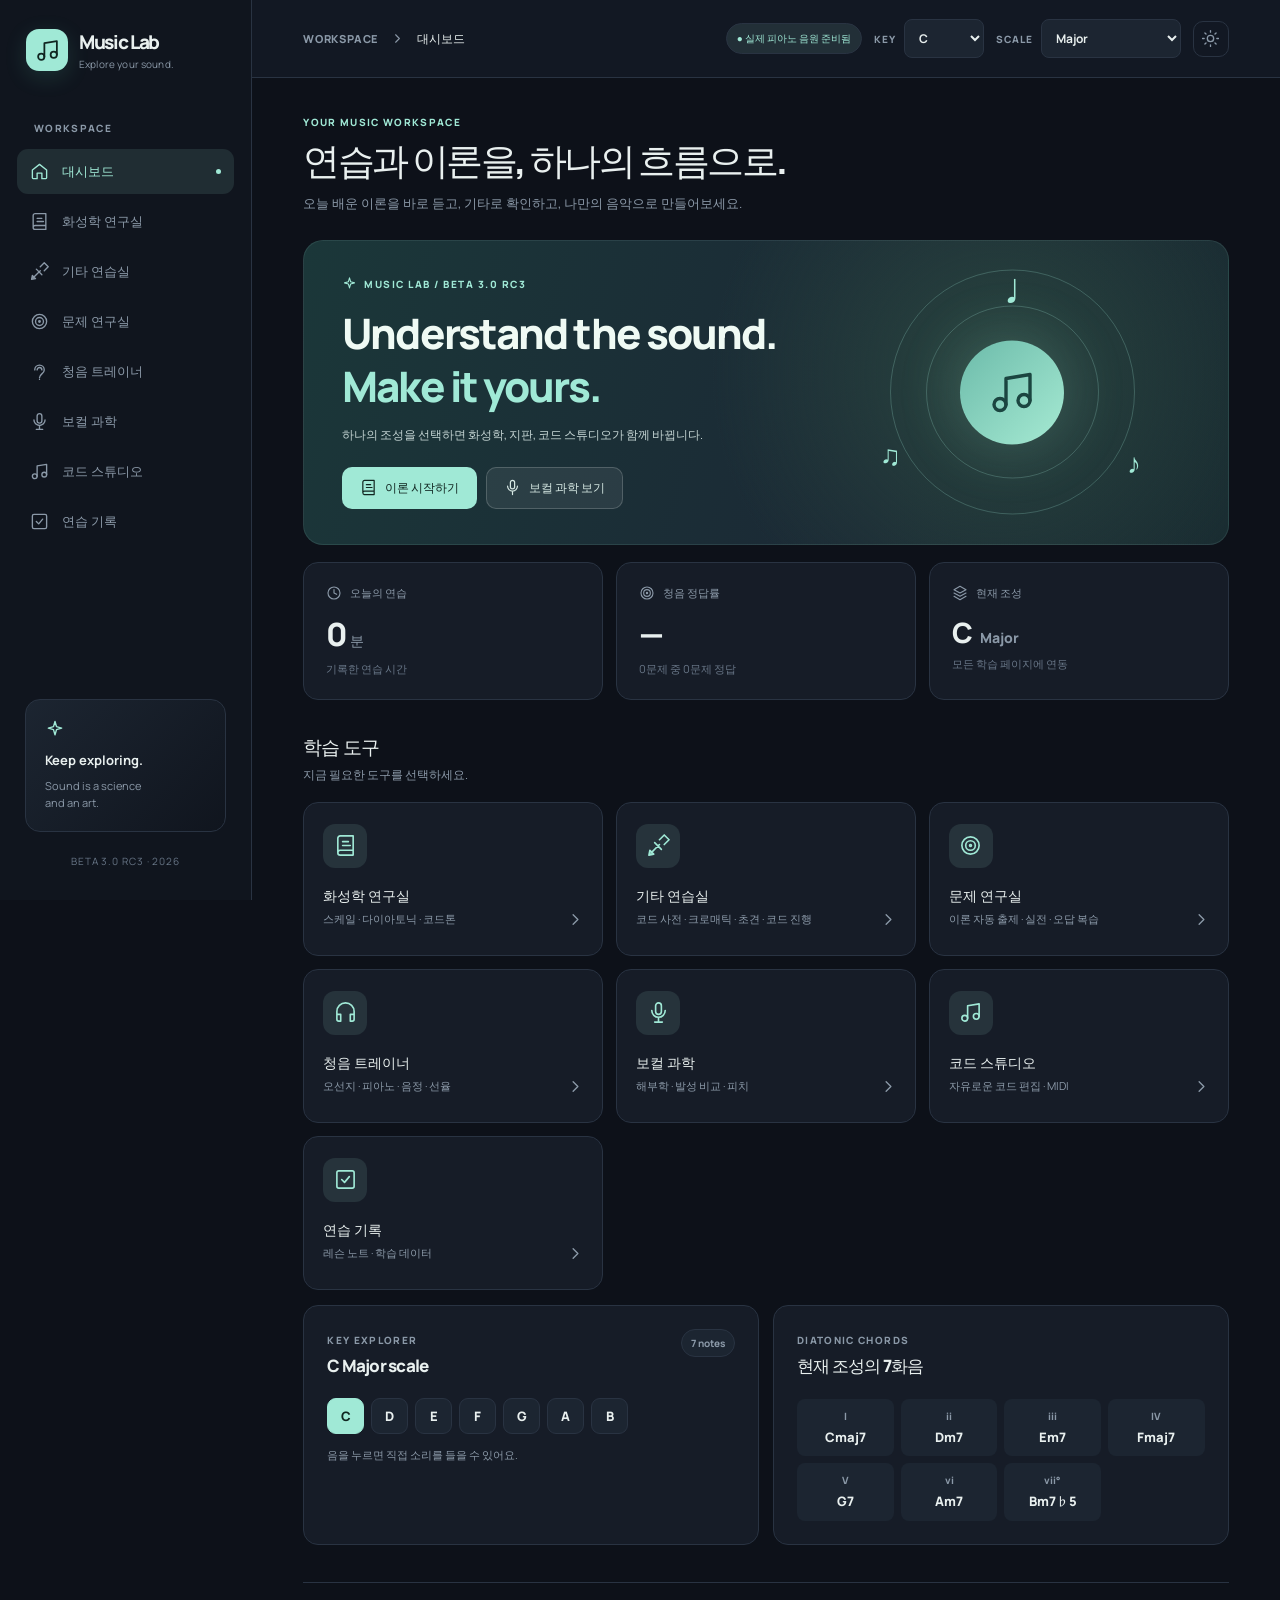
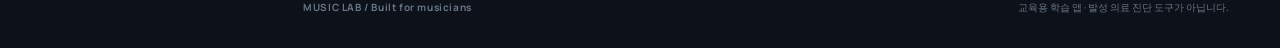
==== commit 103f40b7: "Add files via upload" ====
--- a/index.html
+++ b/index.html
@@ -1 +1 @@
-<!DOCTYPE html><html lang="ko"><head><meta charset="UTF-8"><meta name="viewport" content="width=device-width,initial-scale=1,viewport-fit=cover"><meta name="theme-color" content="#10141d"><meta name="description" content="음악 이론, 기타 지판, 청음, 보컬 과학, 코드 작곡, 연습 기록을 한 곳에서 배우는 Music Lab"><meta name="apple-mobile-web-app-capable" content="yes"><meta name="apple-mobile-web-app-status-bar-style" content="black-translucent"><link rel="stylesheet" href="./src/style.css?v=beta2"><link rel="manifest" href="./manifest.webmanifest"><link rel="apple-touch-icon" href="./assets/apple-touch-icon.png"><link rel="icon" type="image/svg+xml" href="./assets/icon.svg"><title>Music Lab — Explore your sound</title></head><body><div id="app"><p style="color:#fff;font-family:sans-serif;padding:20px">Music Lab 로딩 중...</p></div><script type="module" src="./src/app.js?v=beta2"></script></body></html>
+<!DOCTYPE html><html lang="ko"><head><meta charset="UTF-8"><meta name="viewport" content="width=device-width,initial-scale=1,viewport-fit=cover"><meta name="theme-color" content="#10141d"><meta name="description" content="음악 이론, 기타 지판, 청음, 보컬 과학, 코드 작곡, 연습 기록을 한 곳에서 배우는 Music Lab"><meta name="apple-mobile-web-app-capable" content="yes"><meta name="apple-mobile-web-app-status-bar-style" content="black-translucent"><link rel="stylesheet" href="./src/style.css?v=beta3-rc3"><link rel="manifest" href="./manifest.webmanifest"><link rel="apple-touch-icon" href="./assets/apple-touch-icon.png"><link rel="icon" type="image/svg+xml" href="./assets/icon.svg"><title>Music Lab — Explore your sound</title></head><body><div id="app"><p style="color:#fff;font-family:sans-serif;padding:20px">Music Lab 로딩 중...</p></div><script type="module" src="./src/app.js?v=beta3-rc3"></script></body></html>
--- a/src/style.css
+++ b/src/style.css
@@ -614,3 +614,22 @@
 @media(max-width:375px){.q96-settings{grid-template-columns:1fr}.q96-option{flex-direction:column;align-items:flex-start;gap:9px}.q96-footer>.btn{width:100%}.q96-mode small{display:none}.q96-mode{min-height:49px;justify-content:center}}
 
 button,a{touch-action:manipulation}.beta-progress{display:grid;grid-template-columns:repeat(auto-fit,minmax(180px,1fr));gap:14px}.beta-progress>div{display:grid;gap:7px;min-width:0}.beta-progress span{font-size:12px;color:var(--muted)}.beta-progress progress{width:100%;accent-color:#65cdb7;height:8px}button:focus-visible,a:focus-visible{outline:2px solid #65cdb7;outline-offset:3px}
+
+/* Keep dense practice controls usable on a touch screen. */
+html { touch-action: manipulation; }
+.backing-mixer { grid-template-columns: repeat(auto-fit, minmax(min(100%, 9rem), 1fr)); }
+.backing-mixer label > span:last-child { display: flex; flex-wrap: wrap; gap: .35rem; }
+.backing-mixer button[aria-pressed="true"] { outline: 2px solid var(--accent); outline-offset: 1px; }
+.backing-options input, .backing-options select { max-width: 100%; }
+.studio092-melody-actions label { min-width: 0; }
+.studio092-melody-actions input { max-width: 100%; }
+@media (max-width: 640px) {
+  .backing-options { grid-template-columns: repeat(2, minmax(0, 1fr)); }
+  .backing-mixer button, [data-action="ear-tap"] { min-height: 44px; }
+  .studio092-toolbar { flex-wrap: wrap; }
+}
+@media (prefers-reduced-motion: reduce) {
+  *, *::before, *::after { scroll-behavior: auto !important; }
+  .train-progress-bar > div, .progress-track > div { transition: none; }
+}
+.studio-youtube-frame { display:block; width:100%; min-height:200px; aspect-ratio:16/9; border:0; margin-block:12px; border-radius:10px; }
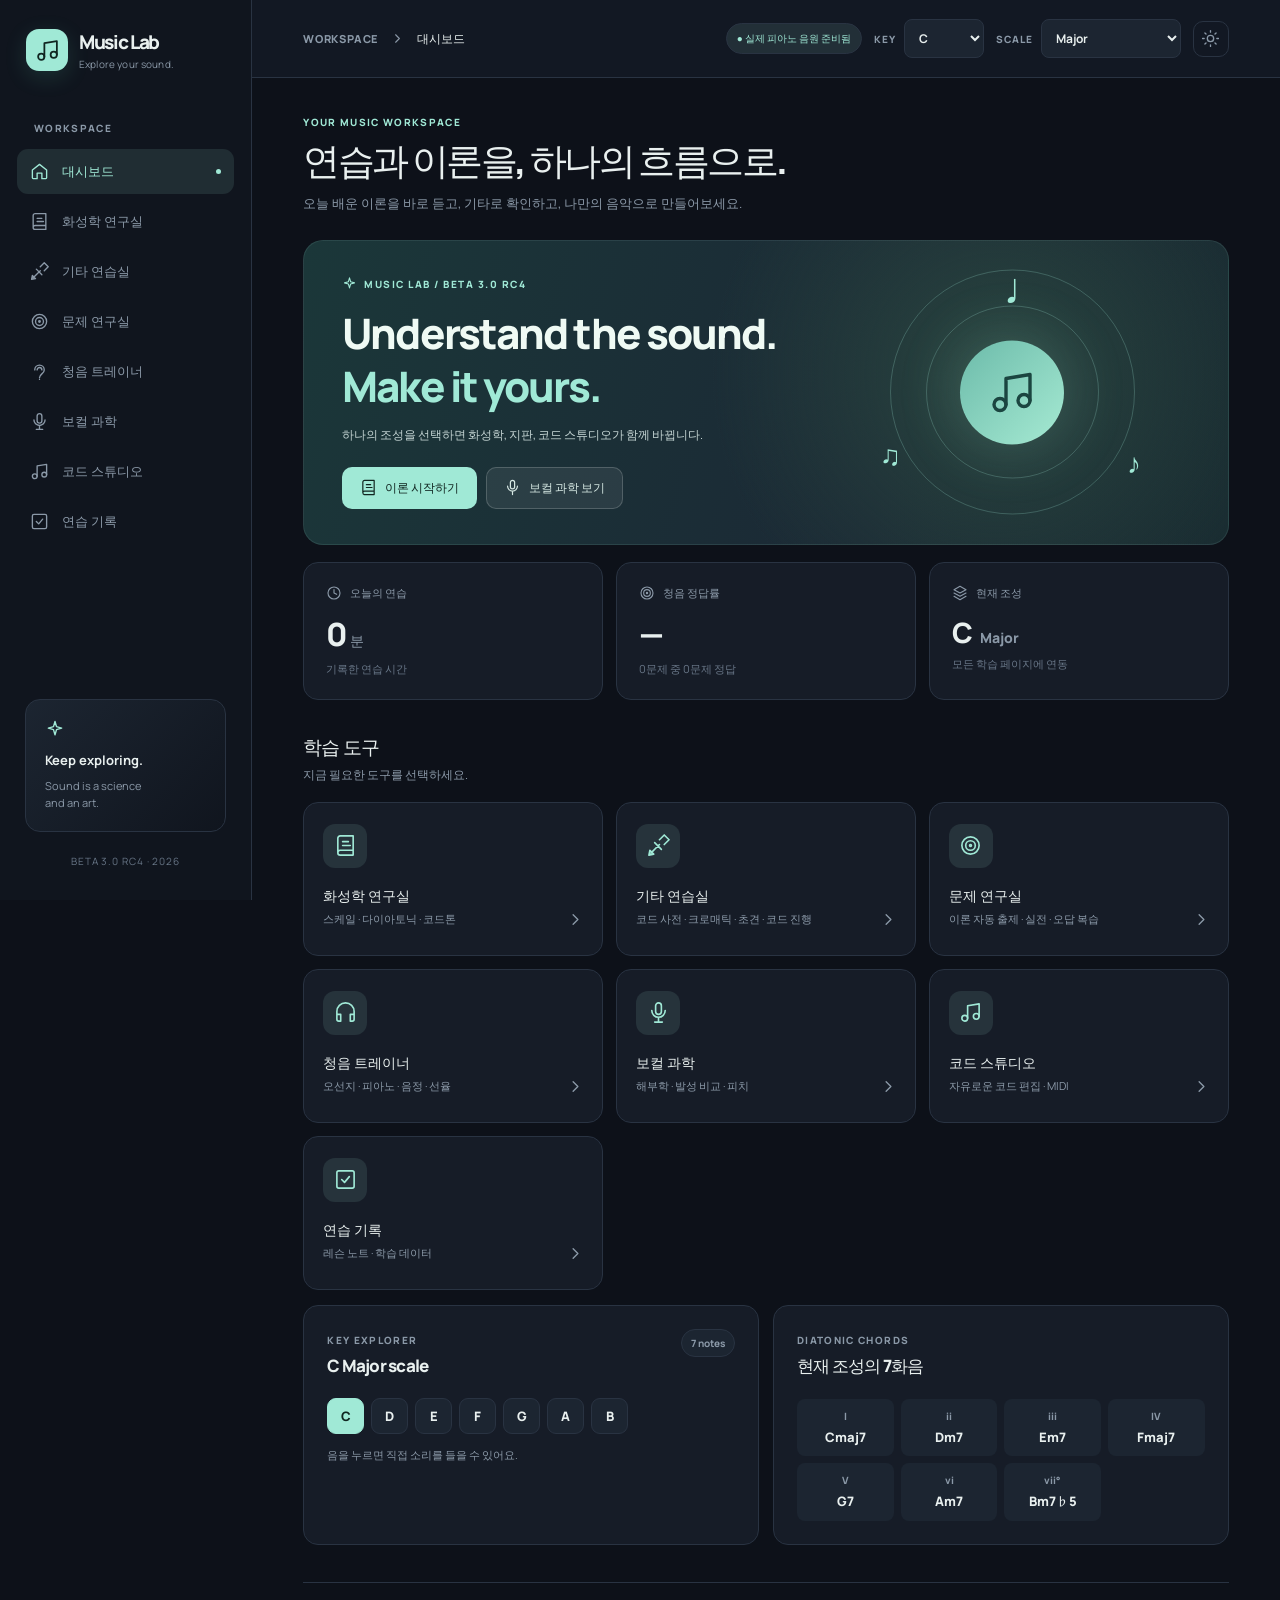
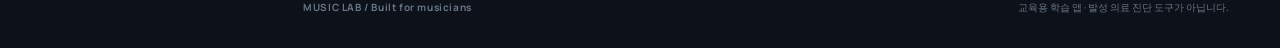
==== commit e1540046: "Add files via upload" ====
--- a/index.html
+++ b/index.html
@@ -1 +1 @@
-<!DOCTYPE html><html lang="ko"><head><meta charset="UTF-8"><meta name="viewport" content="width=device-width,initial-scale=1,viewport-fit=cover"><meta name="theme-color" content="#10141d"><meta name="description" content="음악 이론, 기타 지판, 청음, 보컬 과학, 코드 작곡, 연습 기록을 한 곳에서 배우는 Music Lab"><meta name="apple-mobile-web-app-capable" content="yes"><meta name="apple-mobile-web-app-status-bar-style" content="black-translucent"><link rel="stylesheet" href="./src/style.css?v=beta3-rc3"><link rel="manifest" href="./manifest.webmanifest"><link rel="apple-touch-icon" href="./assets/apple-touch-icon.png"><link rel="icon" type="image/svg+xml" href="./assets/icon.svg"><title>Music Lab — Explore your sound</title></head><body><div id="app"><p style="color:#fff;font-family:sans-serif;padding:20px">Music Lab 로딩 중...</p></div><script type="module" src="./src/app.js?v=beta3-rc3"></script></body></html>
+<!DOCTYPE html><html lang="ko"><head><meta charset="UTF-8"><meta name="viewport" content="width=device-width,initial-scale=1,viewport-fit=cover"><meta name="theme-color" content="#10141d"><meta name="description" content="음악 이론, 기타 지판, 청음, 보컬 과학, 코드 작곡, 연습 기록을 한 곳에서 배우는 Music Lab"><meta name="apple-mobile-web-app-capable" content="yes"><meta name="apple-mobile-web-app-status-bar-style" content="black-translucent"><link rel="stylesheet" href="./src/style.css?v=beta3-rc4"><link rel="manifest" href="./manifest.webmanifest"><link rel="apple-touch-icon" href="./assets/apple-touch-icon.png"><link rel="icon" type="image/svg+xml" href="./assets/icon.svg"><title>Music Lab — Explore your sound</title></head><body><div id="app"><p style="color:#fff;font-family:sans-serif;padding:20px">Music Lab 로딩 중...</p></div><script type="module" src="./src/app.js?v=beta3-rc4"></script></body></html>
--- a/src/style.css
+++ b/src/style.css
@@ -633,3 +633,6 @@
   .train-progress-bar > div, .progress-track > div { transition: none; }
 }
 .studio-youtube-frame { display:block; width:100%; min-height:200px; aspect-ratio:16/9; border:0; margin-block:12px; border-radius:10px; }
+.studio-youtube-results { list-style:none; padding:0; display:grid; gap:.5rem; }
+.studio-youtube-results button { width:100%; text-align:left; display:grid; justify-content:start; gap:.25rem; white-space:normal; }
+.studio-youtube-results small { color:var(--muted); }
